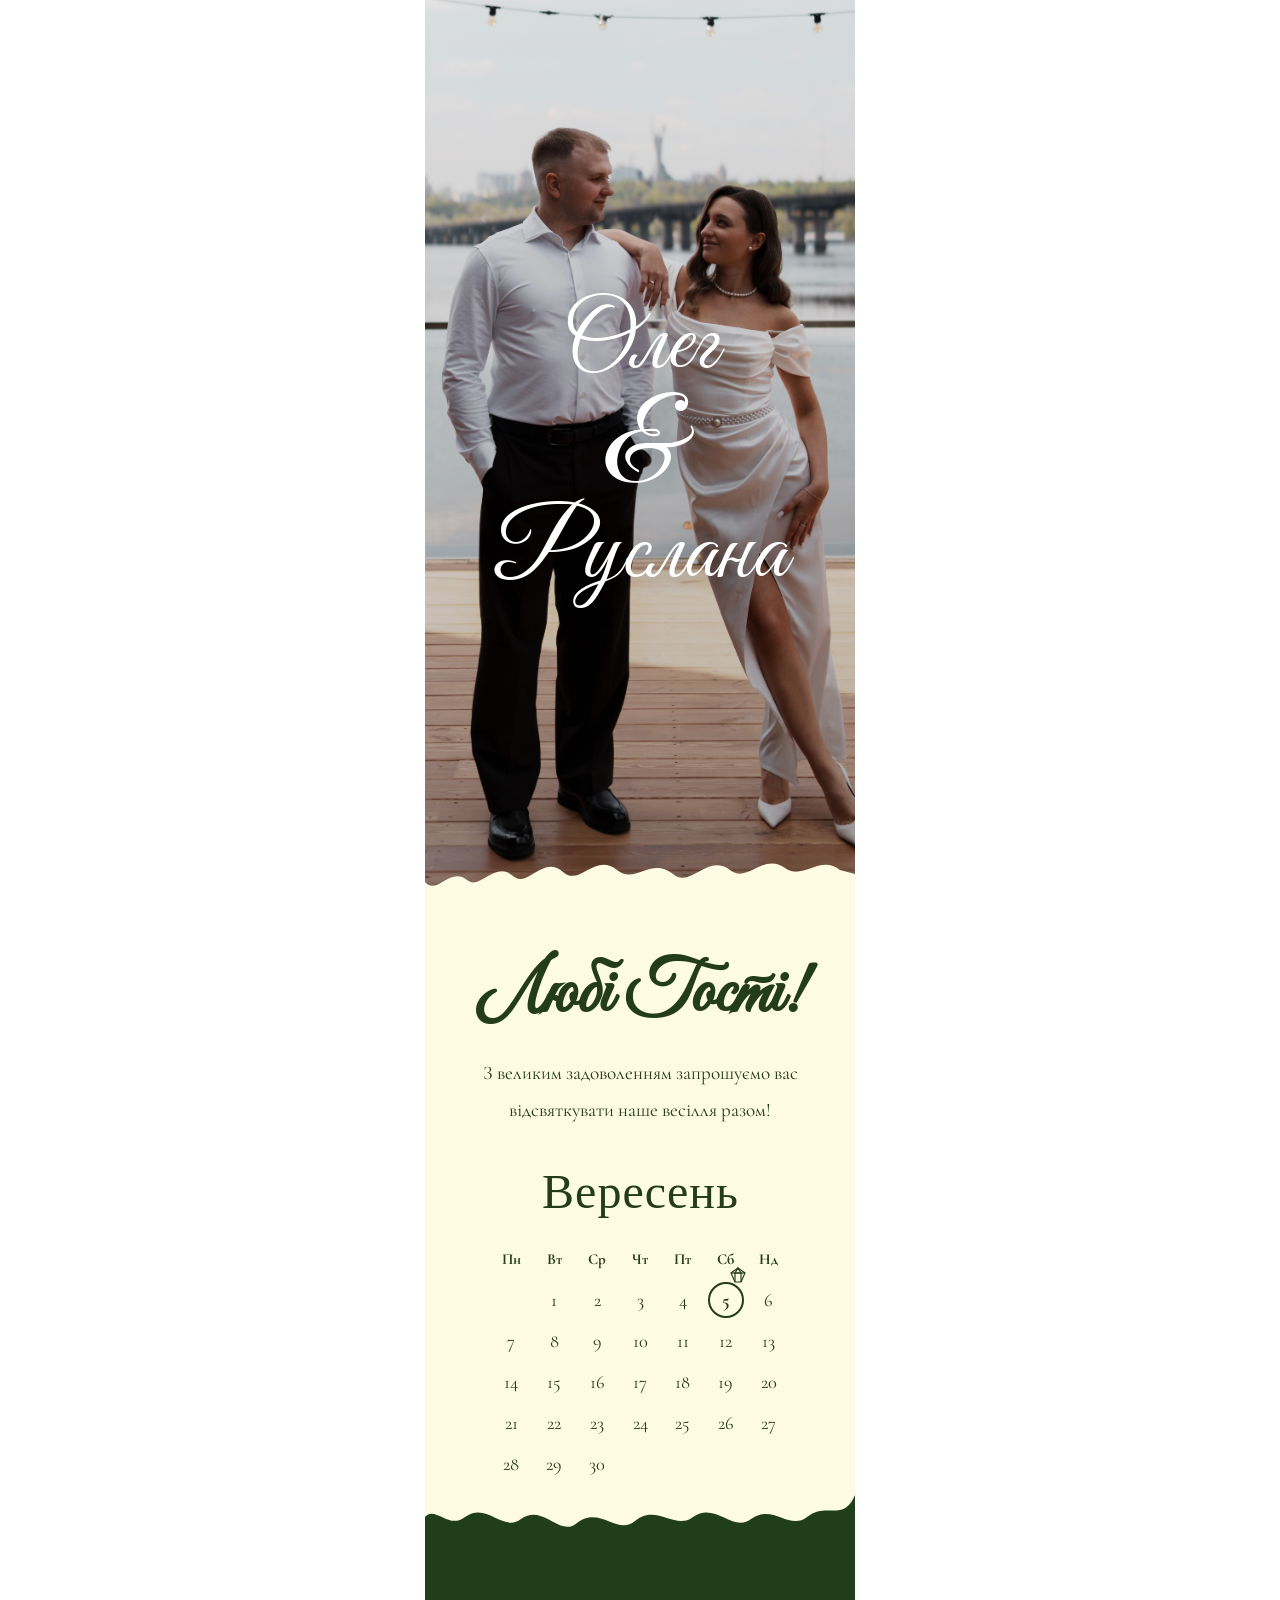
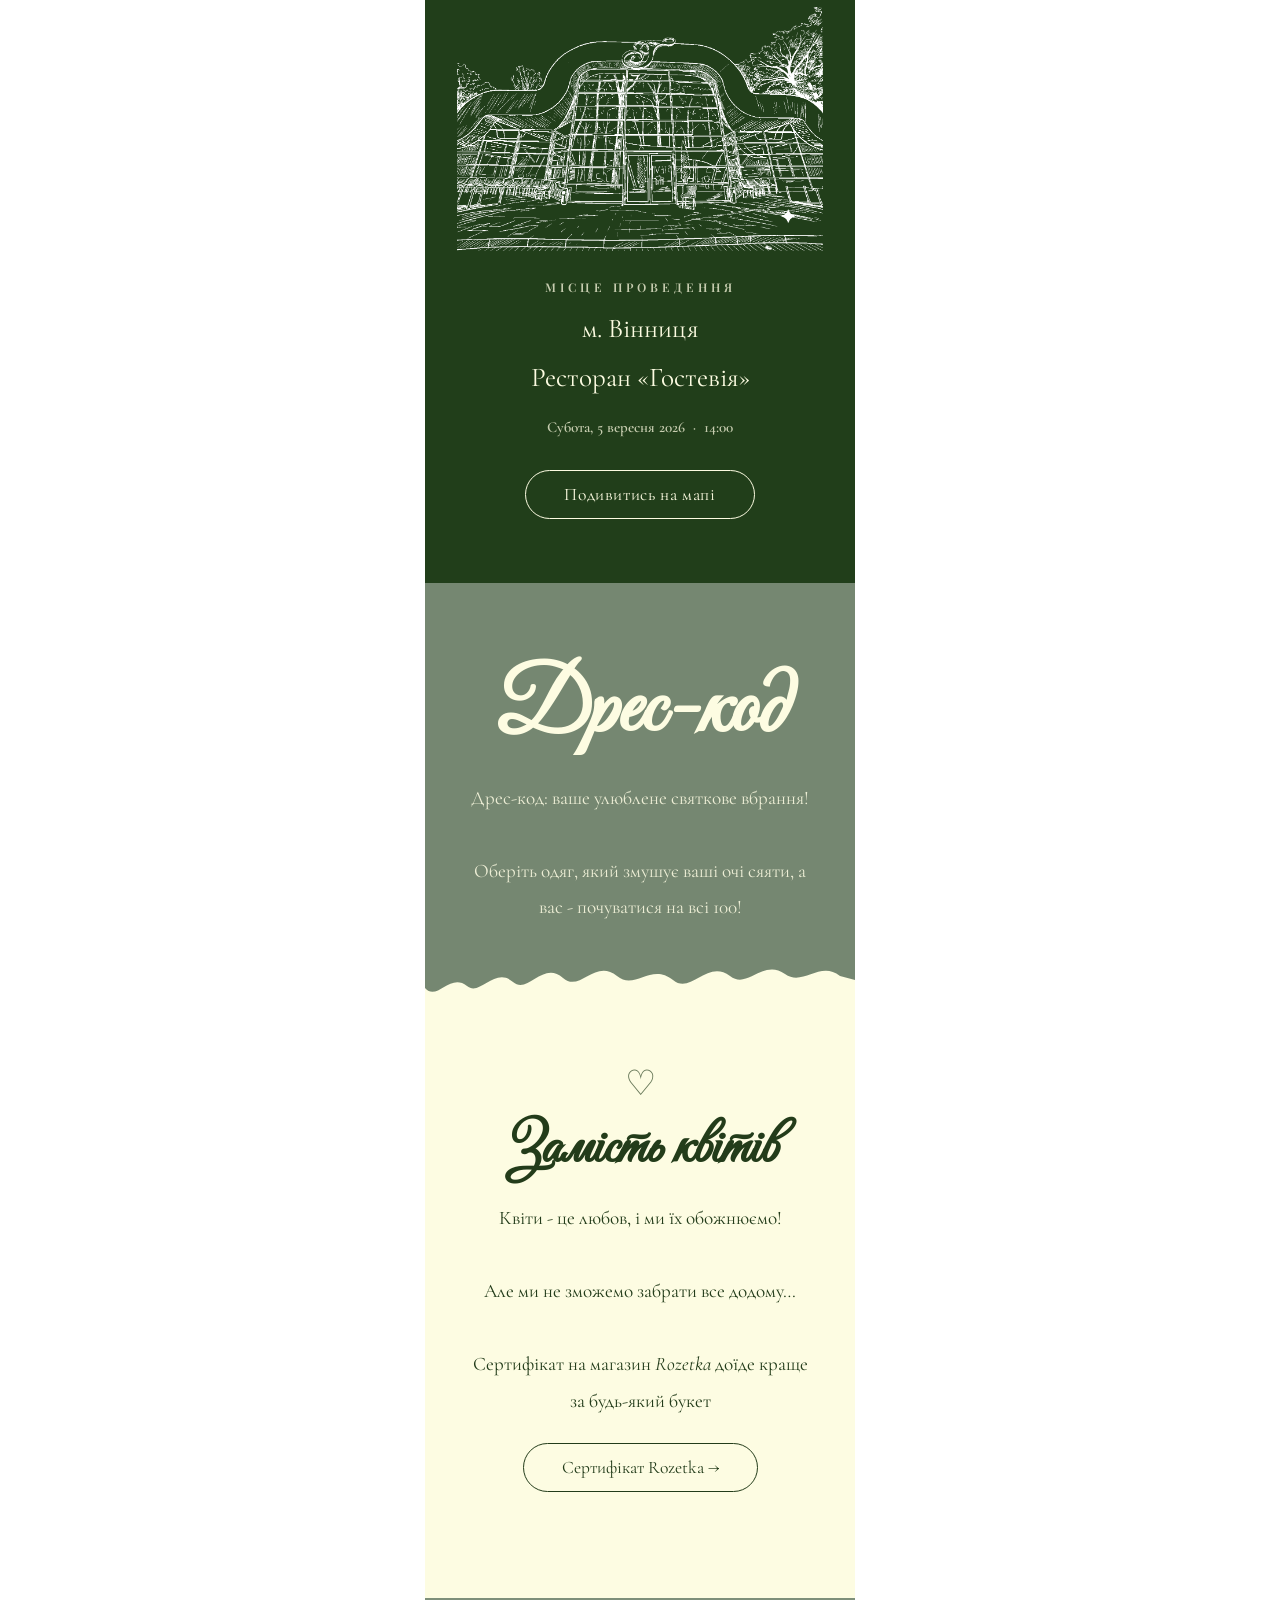
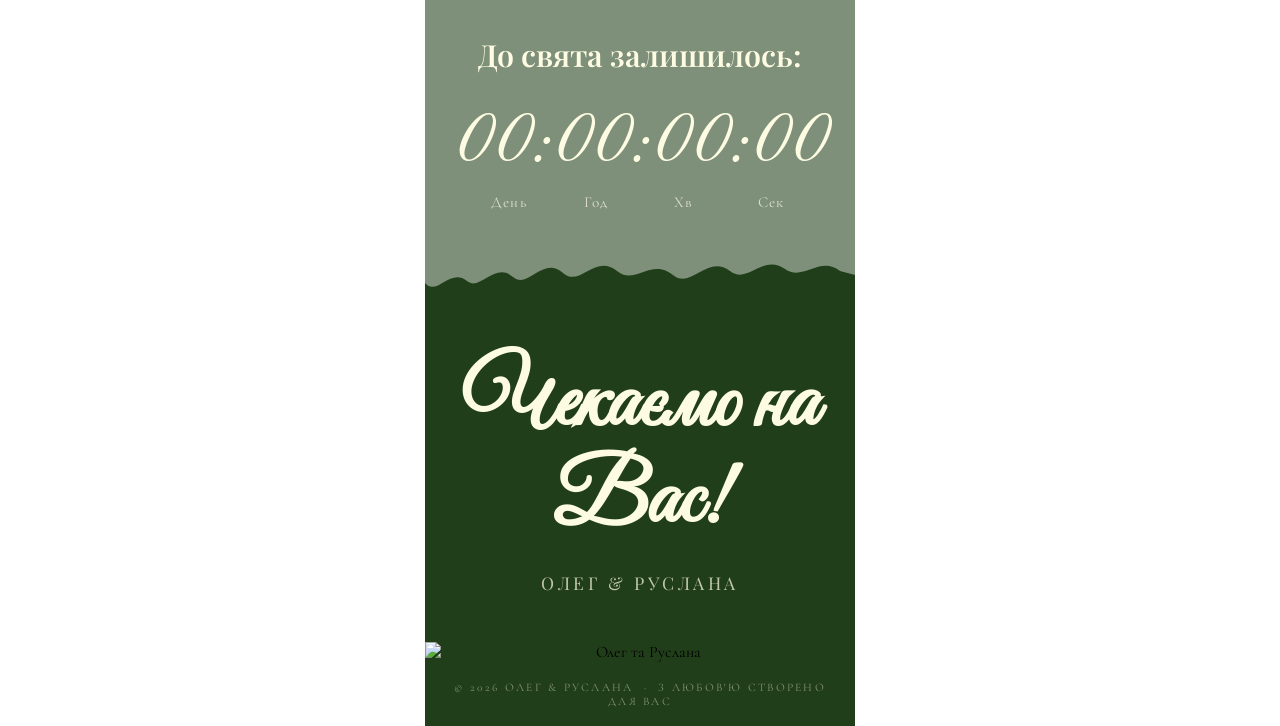
==== index.html @ a01a43c0 "feat: новий прототип запрошення — зелений шаблон Повністю новий дизайн: hero-фото, анімований календ" ====
<!DOCTYPE html>
<html lang="uk">
<head>
  <meta charset="UTF-8" />
  <meta name="viewport" content="width=device-width, initial-scale=1.0" />
  <title>Олег та Руслана - 5 вересня 2026</title>
  <meta name="description" content="Запрошення на весілля Олега та Руслани - 5 вересня 2026, Вінниця, Гостевія" />
  <link rel="canonical" href="https://oleh-and-ruslana.art" />
  <link rel="preconnect" href="https://fonts.googleapis.com" />
  <link rel="preconnect" href="https://fonts.gstatic.com" crossorigin />
  <link href="https://fonts.googleapis.com/css2?family=Great+Vibes&family=Dancing+Script:wght@600&family=Cormorant+Garamond:ital,wght@0,300;0,400;1,300;1,400&family=Playfair+Display:ital,wght@0,400;0,600;1,400&display=swap" rel="stylesheet" />
  <style>
    *, *::before, *::after { box-sizing: border-box; margin: 0; padding: 0; }

    :root {
      --green:       #213e1a;
      --green2:      #2d5425;
      --cream:       #fdfce2;
      --text-green:  #233c1a;
    }

    html { scroll-behavior: smooth; }

    body {
      background: #fff;
      font-family: 'Cormorant Garamond', serif;
      overflow-x: hidden;
    }

    .wrap {
      max-width: 430px;
      margin: 0 auto;
      position: relative;
      overflow: hidden;
    }

    /* ══ HERO ══ */
    .hero {
      position: relative;
      height: 100svh;
      min-height: 560px;
      background: url('photo-1.JPEG') center 72% / cover no-repeat;
      display: flex;
      align-items: center;
      justify-content: center;
    }

    .hero-overlay {
      position: absolute;
      inset: 0;
      background: linear-gradient(to bottom,
        rgba(0,0,0,.08) 0%,
        rgba(0,0,0,.12) 45%,
        rgba(0,0,0,.28) 100%);
    }

    .hero-names {
      position: relative;
      z-index: 2;
      font-family: 'Great Vibes', cursive;
      font-size: clamp(4.2rem, 18vw, 6rem);
      color: #fff;
      line-height: 1.05;
      text-align: center;
      text-shadow: 0 3px 24px rgba(0,0,0,.32);
    }

    .hero-names .amp {
      font-size: clamp(5.5rem, 22vw, 7.5rem);
      display: block;
      line-height: .9;
    }

    /* torn paper bottom of hero → cream */
    .tear-hero {
      position: absolute;
      bottom: -2px; left: 0; right: 0;
      z-index: 3;
      line-height: 0;
    }

    /* ══ CREAM ══ */
    .s-cream {
      background: var(--cream);
      padding: 56px 32px 64px;
      text-align: center;
      position: relative;
    }

    /* ══ GREEN ══ */
    .s-green {
      background: var(--green);
      padding: 56px 32px 64px;
      text-align: center;
      position: relative;
    }

    /* ══ PHOTO OVERLAY ══ */
    .s-photo {
      position: relative;
      padding: 80px 32px 80px;
      text-align: center;
      background: center / cover no-repeat;
    }

    .s-photo .overlay {
      position: absolute;
      inset: 0;
      background: rgba(33,62,26,.62);
    }

    .s-photo .inner {
      position: relative;
      z-index: 2;
    }

    /* ══ TYPOGRAPHY ══ */
    .great-title {
      font-family: 'Great Vibes', cursive;
      font-size: clamp(3rem, 12vw, 4.5rem);
      color: var(--text-green);
      line-height: 1.1;
      margin-bottom: 20px;
    }

    .on-dark { color: var(--cream); }

    .body-text {
      font-size: clamp(1rem, 3.8vw, 1.2rem);
      color: var(--text-green);
      line-height: 1.9;
      max-width: 340px;
      margin: 0 auto;
    }

    .body-text.on-dark { color: rgba(253,252,226,.88); }

    /* ══ CALENDAR ══ */
    .calendar-wrap {
      margin-top: 36px;
    }

    .cal-month {
      font-family: 'Dancing Script', cursive;
      font-size: clamp(2.2rem, 9vw, 3rem);
      color: var(--text-green);
      margin-bottom: 18px;
      display: block;
    }

    .cal-anim {
      display: inline-flex;
      gap: 1px;
      font-family: 'Dancing Script', cursive;
      font-size: clamp(2.2rem, 9vw, 3rem);
      color: var(--text-green);
      margin-bottom: 20px;
      overflow: hidden;
    }

    .cal-anim span {
      opacity: 0;
      transform: translateY(-12px);
      transition: opacity .45s ease, transform .45s ease;
      display: inline-block;
    }

    .cal-anim.visible span { opacity: 1; transform: translateY(0); }

    .calendar {
      font-family: 'Cormorant Garamond', serif;
      max-width: 300px;
      margin: 0 auto;
    }

    .cal-row {
      display: flex;
      justify-content: space-between;
      margin-bottom: 5px;
    }

    .cal-cell {
      width: calc(100% / 7);
      height: 36px;
      display: flex;
      align-items: center;
      justify-content: center;
      font-size: clamp(.95rem, 3.4vw, 1.15rem);
      color: var(--text-green);
    }

    .cal-head { font-weight: 700; font-size: clamp(.8rem, 2.8vw, .95rem); }

    .cal-ring {
      display: inline-flex;
      width: 36px; height: 36px;
      align-items: center;
      justify-content: center;
      border: 2px solid var(--text-green);
      border-radius: 50%;
      font-weight: 700;
      color: var(--text-green);
      position: relative;
    }

    .cal-ring .diamond {
      position: absolute;
      top: -18px;
      left: 50%;
      width: 24px; height: 16px;
      animation: swingArc 3s ease-in-out infinite;
      transform-origin: 50% 160%;
    }

    .cal-ring .diamond svg {
      width: 100%; height: 100%;
      stroke: var(--text-green);
      stroke-width: 1.2;
      fill: none;
    }

    @keyframes swingArc {
      0%   { transform: translateX(-50%) rotate(20deg); }
      50%  { transform: translateX(-50%) rotate(-20deg); }
      100% { transform: translateX(-50%) rotate(20deg); }
    }

    /* ══ LOCATION ══ */
    .loc-label {
      font-family: 'Playfair Display', serif;
      font-size: .75rem;
      letter-spacing: .25rem;
      text-transform: uppercase;
      color: rgba(253,252,226,.55);
      margin-bottom: 10px;
    }

    .loc-name {
      font-family: 'Cormorant Garamond', serif;
      font-size: clamp(1.3rem, 5vw, 1.7rem);
      color: var(--cream);
      line-height: 1.8;
    }

    .map-btn {
      display: inline-block;
      margin-top: 28px;
      padding: 13px 38px;
      border: 1.5px solid var(--cream);
      border-radius: 50px;
      color: var(--cream);
      font-family: 'Cormorant Garamond', serif;
      font-size: 1.1rem;
      text-decoration: none;
      letter-spacing: .04rem;
      transition: background .3s, color .3s;
    }

    .map-btn:hover { background: var(--cream); color: var(--green); }

    /* ══ DRESS CODE PALETTE ══ */
    .palette-wrap {
      display: flex;
      justify-content: center;
      margin-top: 32px;
    }

    .palette-inner {
      display: flex;
      gap: 10px;
      opacity: 0;
      transform: translateY(20px);
      transition: opacity .8s ease, transform .8s ease;
    }

    .palette-inner.visible { opacity: 1; transform: translateY(0); }

    .swatch {
      width: 58px; height: 58px;
      border-radius: 50%;
      border: 2px solid rgba(255,255,255,.35);
      opacity: 0;
      transform: scale(.8);
    }

    .swatch.visible { animation: swatchIn .5s forwards; }

    @keyframes swatchIn {
      to { opacity: 1; transform: scale(1); }
    }

    /* ══ GIFT ══ */
    .heart-icon {
      font-size: 2.2rem;
      color: var(--text-green);
      display: block;
      margin-bottom: 14px;
      opacity: .7;
    }

    .rozetka-btn {
      display: inline-block;
      margin-top: 24px;
      padding: 13px 38px;
      border: 1.5px solid var(--text-green);
      border-radius: 50px;
      color: var(--text-green);
      font-family: 'Cormorant Garamond', serif;
      font-size: 1.1rem;
      text-decoration: none;
      transition: background .3s, color .3s;
    }

    .rozetka-btn:hover { background: var(--green); color: var(--cream); }

    /* ══ COUNTDOWN ══ */
    .cd-title {
      font-family: 'Playfair Display', serif;
      font-size: clamp(1.4rem, 5.5vw, 1.9rem);
      color: var(--cream);
      margin-bottom: 28px;
      font-weight: 600;
      line-height: 1.35;
    }

    .cd-numbers {
      font-family: 'Great Vibes', cursive;
      font-size: clamp(3.2rem, 13vw, 5rem);
      color: var(--cream);
      letter-spacing: 2px;
      line-height: 1;
    }

    .cd-labels {
      display: flex;
      justify-content: center;
      gap: 0;
      margin-top: 10px;
    }

    .cd-lbl {
      width: calc(25% - 4px);
      font-family: 'Cormorant Garamond', serif;
      font-size: clamp(.8rem, 3vw, .95rem);
      color: rgba(253,252,226,.75);
      letter-spacing: .08rem;
      text-align: center;
    }

    /* ══ CLOSING ══ */
    .closing-photo {
      display: block;
      width: 100%;
      margin-top: 48px;
    }

    /* ══ FOOTER ══ */
    footer {
      background: var(--green);
      color: rgba(253,252,226,.45);
      text-align: center;
      padding: 18px 20px;
      font-size: .72rem;
      letter-spacing: .14rem;
      text-transform: uppercase;
    }

    /* ══ TORN PAPER SVG DIVIDERS ══ */
    .tear { line-height: 0; display: block; }
    .tear svg { display: block; width: 100%; }

    /* ══ SCROLL REVEAL ══ */
    .reveal {
      opacity: 0;
      transform: translateY(28px);
    }

    .reveal.visible {
      animation: revealUp .9s ease forwards;
    }

    @keyframes revealUp {
      to { opacity: 1; transform: translateY(0); }
    }

    /* ══ VENUE SVG ══ */
    .venue-svg { display: block; margin: 0 auto 28px; opacity: .88; }
  </style>
</head>
<body>
<div class="wrap">

  <!-- ══ 1. HERO ══ -->
  <section class="hero">
    <div class="hero-overlay"></div>
    <div class="hero-names">
      Олег<span class="amp">&</span>Руслана
    </div>
    <!-- torn edge → cream -->
    <div class="tear tear-hero">
      <svg viewBox="0 0 430 58" preserveAspectRatio="none" xmlns="http://www.w3.org/2000/svg">
        <path d="M0,58 L0,38 C12,52 25,22 42,36 C55,47 70,16 88,32 C103,45 118,10 138,28 C155,43 170,8 192,26 C210,41 226,12 248,30 C266,45 282,9 305,26 C323,40 338,8 360,24 C378,37 395,10 415,26 L430,30 L430,58 Z" fill="#fdfce2"/>
      </svg>
    </div>
  </section>

  <!-- ══ 2. INVITE + CALENDAR (cream) ══ -->
  <section class="s-cream">
    <div class="reveal">
      <h2 class="great-title">Любі Гості!</h2>
      <p class="body-text">
        З великим задоволенням запрошуємо вас відсвяткувати наше весілля разом!
      </p>
    </div>

    <!-- Calendar -->
    <div class="calendar-wrap reveal">
      <div class="cal-anim" id="cal-title">
        <span>В</span><span>е</span><span>р</span><span>е</span><span>с</span><span>е</span><span>н</span><span>ь</span>
      </div>
      <div class="calendar">
        <!-- Header row -->
        <div class="cal-row">
          <div class="cal-cell cal-head">Пн</div>
          <div class="cal-cell cal-head">Вт</div>
          <div class="cal-cell cal-head">Ср</div>
          <div class="cal-cell cal-head">Чт</div>
          <div class="cal-cell cal-head">Пт</div>
          <div class="cal-cell cal-head">Сб</div>
          <div class="cal-cell cal-head">Нд</div>
        </div>
        <!-- Week 1: Sep 1–6 (starts Tue) -->
        <div class="cal-row">
          <div class="cal-cell"></div>
          <div class="cal-cell">1</div>
          <div class="cal-cell">2</div>
          <div class="cal-cell">3</div>
          <div class="cal-cell">4</div>
          <div class="cal-cell">
            <span class="cal-ring">5
              <span class="diamond">
                <svg viewBox="0 0 24 16" xmlns="http://www.w3.org/2000/svg">
                  <path d="M12 1 L19 6 L15 15 L9 15 L5 6 Z"/>
                  <path d="M12 1 L15 6 L9 6 Z"/>
                  <line x1="5" y1="6" x2="19" y2="6"/>
                  <line x1="9" y1="6" x2="9" y2="15"/>
                  <line x1="15" y1="6" x2="15" y2="15"/>
                </svg>
              </span>
            </span>
          </div>
          <div class="cal-cell">6</div>
        </div>
        <!-- Week 2 -->
        <div class="cal-row">
          <div class="cal-cell">7</div><div class="cal-cell">8</div><div class="cal-cell">9</div>
          <div class="cal-cell">10</div><div class="cal-cell">11</div><div class="cal-cell">12</div>
          <div class="cal-cell">13</div>
        </div>
        <!-- Week 3 -->
        <div class="cal-row">
          <div class="cal-cell">14</div><div class="cal-cell">15</div><div class="cal-cell">16</div>
          <div class="cal-cell">17</div><div class="cal-cell">18</div><div class="cal-cell">19</div>
          <div class="cal-cell">20</div>
        </div>
        <!-- Week 4 -->
        <div class="cal-row">
          <div class="cal-cell">21</div><div class="cal-cell">22</div><div class="cal-cell">23</div>
          <div class="cal-cell">24</div><div class="cal-cell">25</div><div class="cal-cell">26</div>
          <div class="cal-cell">27</div>
        </div>
        <!-- Week 5 -->
        <div class="cal-row">
          <div class="cal-cell">28</div><div class="cal-cell">29</div><div class="cal-cell">30</div>
          <div class="cal-cell"></div><div class="cal-cell"></div><div class="cal-cell"></div>
          <div class="cal-cell"></div>
        </div>
      </div>
    </div>

    <!-- torn edge → green -->
    <div class="tear" style="position:absolute; bottom:-2px; left:0; right:0; z-index:4;">
      <svg viewBox="0 0 430 58" preserveAspectRatio="none" xmlns="http://www.w3.org/2000/svg">
        <path d="M0,0 L0,58 L430,58 L430,0 C418,28 402,6 382,22 C364,36 348,8 326,24 C308,38 290,6 268,22 C250,36 232,8 210,26 C192,41 175,10 152,28 C135,43 118,8 96,24 C78,38 62,6 40,22 C24,35 10,10 0,22 Z" fill="#213e1a"/>
      </svg>
    </div>
  </section>

  <!-- ══ 3. LOCATION (dark green) ══ -->
  <section class="s-green">
    <div class="reveal">
      <!-- Venue illustration SVG -->
      <img src="photo-hall-transparent.png" alt="Ресторан Гостевія"
           style="display:block; width:100%; max-width:366px; margin:0 auto 28px;">

      <p class="loc-label" style="font-weight:600; color:rgba(253,252,226,.75);">Місце проведення</p>
      <p class="loc-name">м. Вінниця<br>Ресторан «Гостевія»</p>
      <p class="body-text on-dark" style="margin-top:10px; font-size:.95rem; color:rgba(253,252,226,.75); font-weight:600;">
        Субота, 5 вересня 2026 &nbsp;·&nbsp; 14:00
      </p>
      <a href="https://maps.app.goo.gl/CWAgYAz6W2HtMFwD9" target="_blank" rel="noopener" class="map-btn">
        Подивитись на мапі
      </a>
    </div>

  </section>

  <!-- ══ 4. DRESS CODE (photo bg) ══ -->
  <section class="s-photo" style="background-image: url('photo-dress-code.JPEG'); background-position: center 30%;">
    <div class="overlay"></div>
    <div class="inner reveal">
      <h2 class="great-title on-dark" style="font-size:clamp(3.5rem,14vw,5.5rem);">Дрес-код</h2>
      <p class="body-text on-dark" style="margin-top:12px;">
        Дрес-код: ваше улюблене святкове вбрання!<br><br>
        Оберіть одяг, який змушує ваші очі сяяти, а вас - почуватися на всі 100!
      </p>
    </div>

    <!-- torn edge → cream -->
    <div class="tear" style="position:absolute; bottom:-2px; left:0; right:0; z-index:4;">
      <svg viewBox="0 0 430 58" preserveAspectRatio="none" xmlns="http://www.w3.org/2000/svg">
        <path d="M0,58 L0,38 C12,52 25,22 42,36 C55,47 70,16 88,32 C103,45 118,10 138,28 C155,43 170,8 192,26 C210,41 226,12 248,30 C266,45 282,9 305,26 C323,40 338,8 360,24 C378,37 395,10 415,26 L430,30 L430,58 Z" fill="#fdfce2"/>
      </svg>
    </div>
  </section>

  <!-- ══ 5. GIFT ALTERNATIVE (cream) ══ -->
  <section class="s-cream">
    <div class="reveal">
      <span class="heart-icon">♡</span>
      <h2 class="great-title" style="font-size:clamp(2.5rem,10vw,3.5rem);">Замість квітів</h2>
      <p class="body-text">
        Квіти - це любов, і ми їх обожнюємо!<br><br>
        Але ми не зможемо забрати все додому…<br><br>
        Сертифікат на магазин <em>Rozetka</em> доїде краще за будь-який букет
      </p>
      <a href="https://rozetka.com.ua/ua/giftcertificate/c90374/producer=rozetka/"
         target="_blank" rel="noopener" class="rozetka-btn">
        Сертифікат Rozetka →
      </a>
    </div>

    <!-- torn edge → countdown photo -->
    <div class="tear" style="margin: 48px -32px -64px;">
      <svg viewBox="0 0 430 58" preserveAspectRatio="none" xmlns="http://www.w3.org/2000/svg">
        <path d="M0,0 L0,58 L430,58 L430,0 C418,28 402,6 382,22 C364,36 348,8 326,24 C308,38 290,6 268,22 C250,36 232,8 210,26 C192,41 175,10 152,28 C135,43 118,8 96,24 C78,38 62,6 40,22 C24,35 10,10 0,22 Z" fill="transparent"/>
      </svg>
    </div>
  </section>

  <!-- ══ 6. COUNTDOWN (photo bg) ══ -->
  <section class="s-photo" style="background-image: url('photo-waiting.JPEG'); background-position: center 50%; padding:36px 32px 90px;">
    <div class="overlay" style="background:rgba(33,62,26,.58);"></div>
    <div class="inner reveal">
      <div class="cd-title">До свята залишилось:</div>
      <div class="cd-numbers" id="cd-display">—:—:—:—</div>
      <div class="cd-labels">
        <span class="cd-lbl">День</span>
        <span class="cd-lbl">Год</span>
        <span class="cd-lbl">Хв</span>
        <span class="cd-lbl">Сек</span>
      </div>
    </div>

    <!-- torn edge → closing green -->
    <div class="tear" style="position:absolute; bottom:-2px; left:0; right:0; z-index:4;">
      <svg viewBox="0 0 430 58" preserveAspectRatio="none" xmlns="http://www.w3.org/2000/svg">
        <path d="M0,58 L0,38 C12,52 25,22 42,36 C55,47 70,16 88,32 C103,45 118,10 138,28 C155,43 170,8 192,26 C210,41 226,12 248,30 C266,45 282,9 305,26 C323,40 338,8 360,24 C378,37 395,10 415,26 L430,30 L430,58 Z" fill="#213e1a"/>
      </svg>
    </div>
  </section>

  <!-- ══ 7. CLOSING (dark green + photo) ══ -->
  <section class="s-green" style="padding-bottom:0;">
    <div class="reveal">
      <h2 class="great-title on-dark" style="font-size:clamp(3.5rem,14vw,5.5rem);">Чекаємо на Вас!</h2>
      <p style="font-family:'Playfair Display',serif; font-size:clamp(.9rem,3.5vw,1.1rem); letter-spacing:.22rem; text-transform:uppercase; color:rgba(253,252,226,.72); margin-top:8px;">
        Олег &amp; Руслана
      </p>
    </div>
    <img src="photo-2.JPEG" alt="Олег та Руслана" class="closing-photo" style="margin:48px -32px 0; width:calc(100% + 64px); max-width:none;">
  </section>

  <footer>© 2026 Олег &amp; Руслана &nbsp;·&nbsp; З любов'ю створено для вас</footer>

</div><!-- /.wrap -->

<script>
  // ── Countdown ──
  const wedding = new Date('2026-09-05T14:00:00');
  const display = document.getElementById('cd-display');

  function pad(n) { return String(n).padStart(2, '0'); }

  function tick() {
    const diff = wedding - Date.now();
    if (diff <= 0) { display.textContent = '00:00:00:00'; return; }
    const d = Math.floor(diff / 864e5);
    const h = Math.floor((diff % 864e5) / 36e5);
    const m = Math.floor((diff % 36e5) / 6e4);
    const s = Math.floor((diff % 6e4) / 1e3);
    display.textContent = `${d}:${pad(h)}:${pad(m)}:${pad(s)}`;
  }
  tick();
  setInterval(tick, 1000);

  // ── IntersectionObserver for scroll reveals ──
  const io = new IntersectionObserver(entries => {
    entries.forEach(e => {
      if (!e.isIntersecting) return;
      e.target.classList.add('visible');
      io.unobserve(e.target);
    });
  }, { threshold: .12 });

  document.querySelectorAll('.reveal').forEach(el => io.observe(el));

  // ── Calendar title letter-by-letter ──
  const calEl = document.getElementById('cal-title');
  if (calEl) {
    const calIO = new IntersectionObserver(entries => {
      entries.forEach(e => {
        if (!e.isIntersecting) return;
        calEl.classList.add('visible');
        calEl.querySelectorAll('span').forEach((sp, i) => {
          sp.style.transitionDelay = `${i * 0.07}s`;
        });
        calIO.unobserve(e.target);
      });
    }, { threshold: .3 });
    calIO.observe(calEl);
  }

  // ── Palette staggered reveal ──
  const palEl = document.getElementById('palette');
  if (palEl) {
    const palIO = new IntersectionObserver(entries => {
      entries.forEach(e => {
        if (!e.isIntersecting) return;
        palEl.classList.add('visible');
        palEl.querySelectorAll('.swatch').forEach((sw, i) => {
          sw.style.animationDelay = `${i * 0.14}s`;
          sw.classList.add('visible');
        });
        palIO.unobserve(e.target);
      });
    }, { threshold: .25 });
    palIO.observe(palEl);
  }
</script>
</body>
</html>
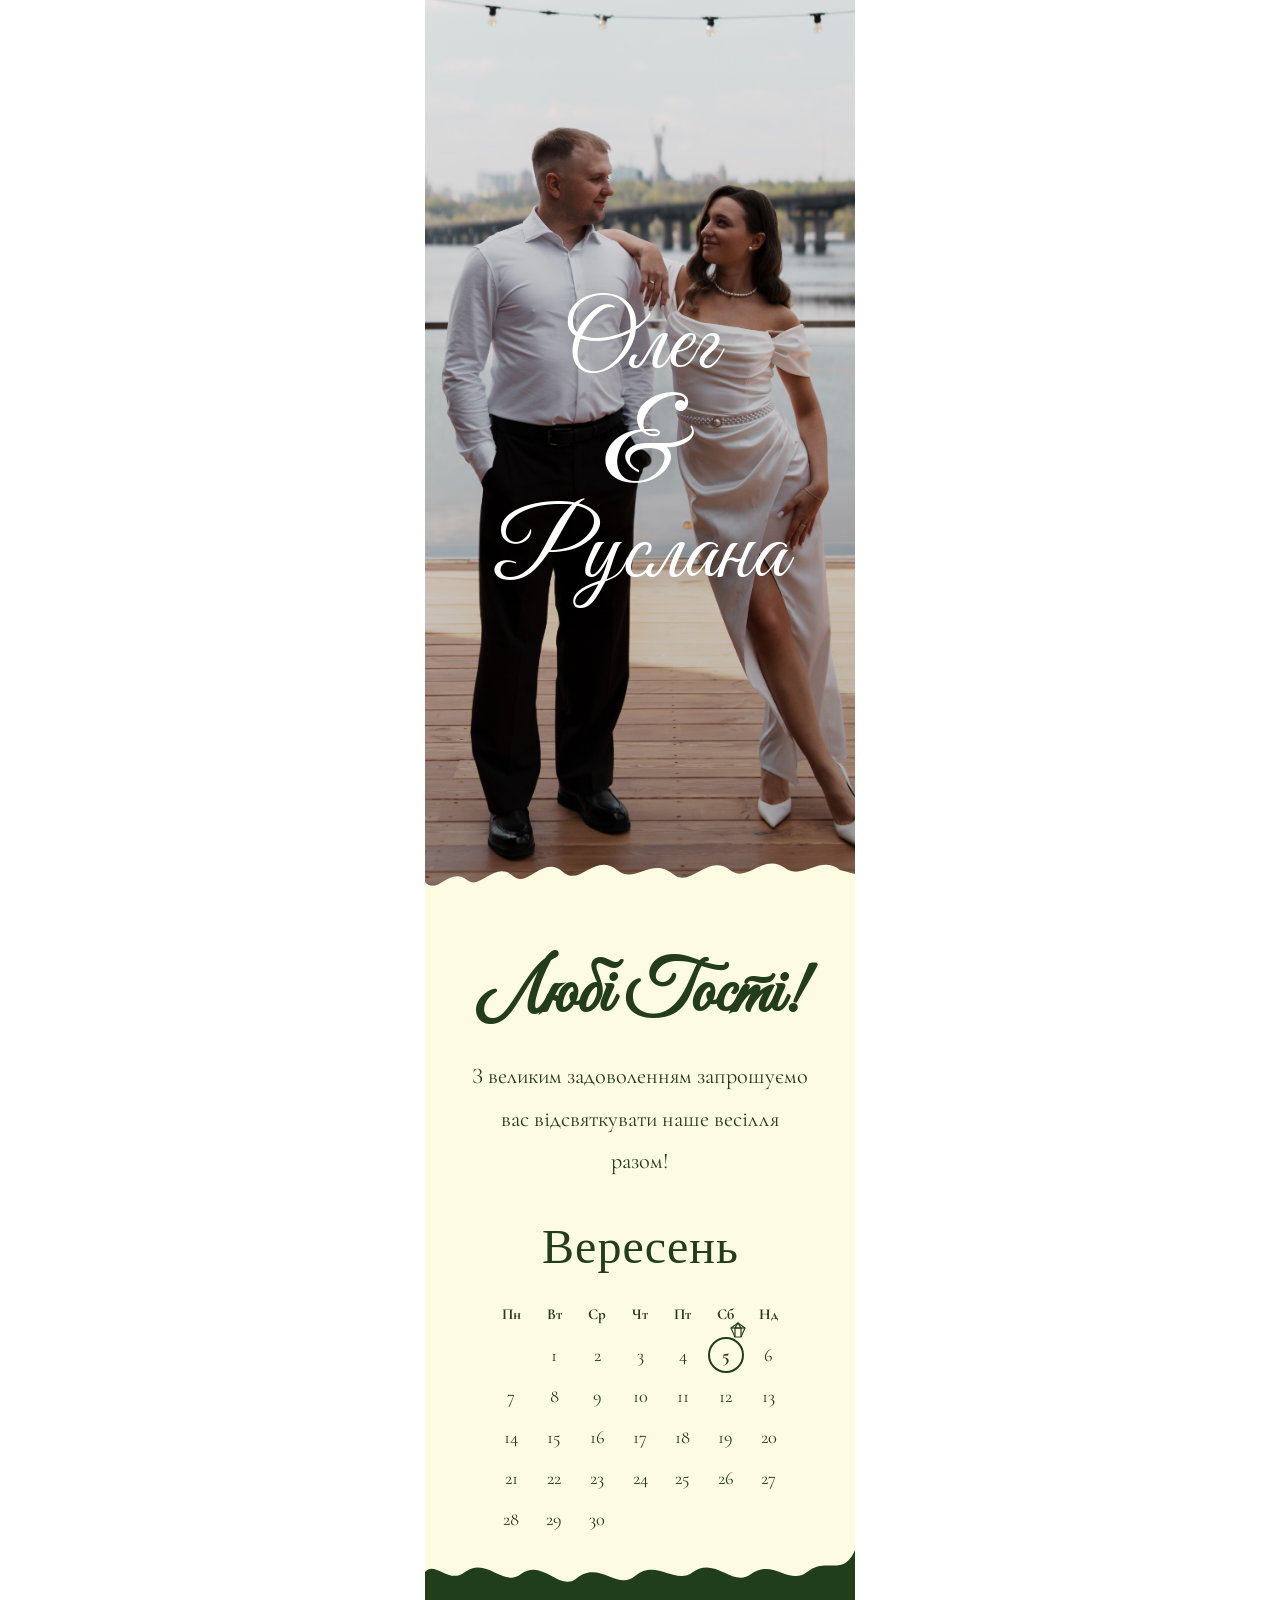
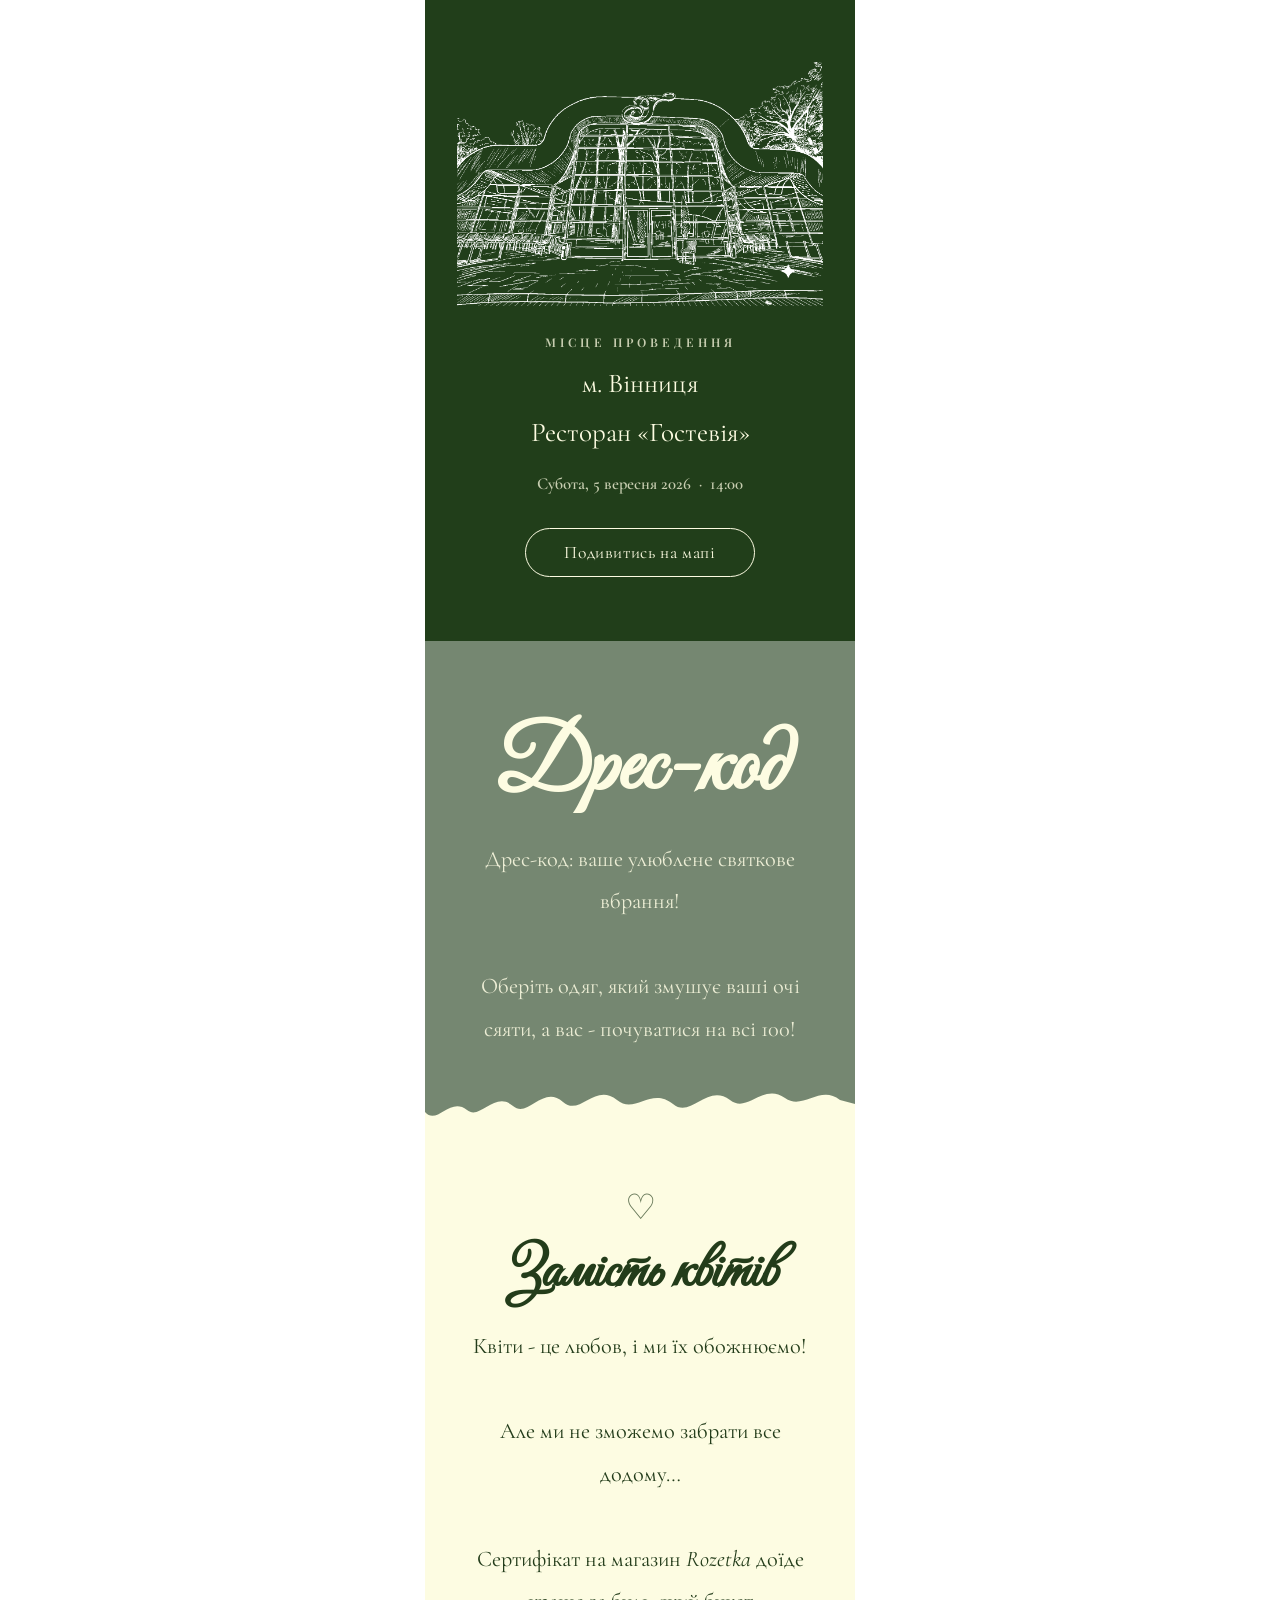
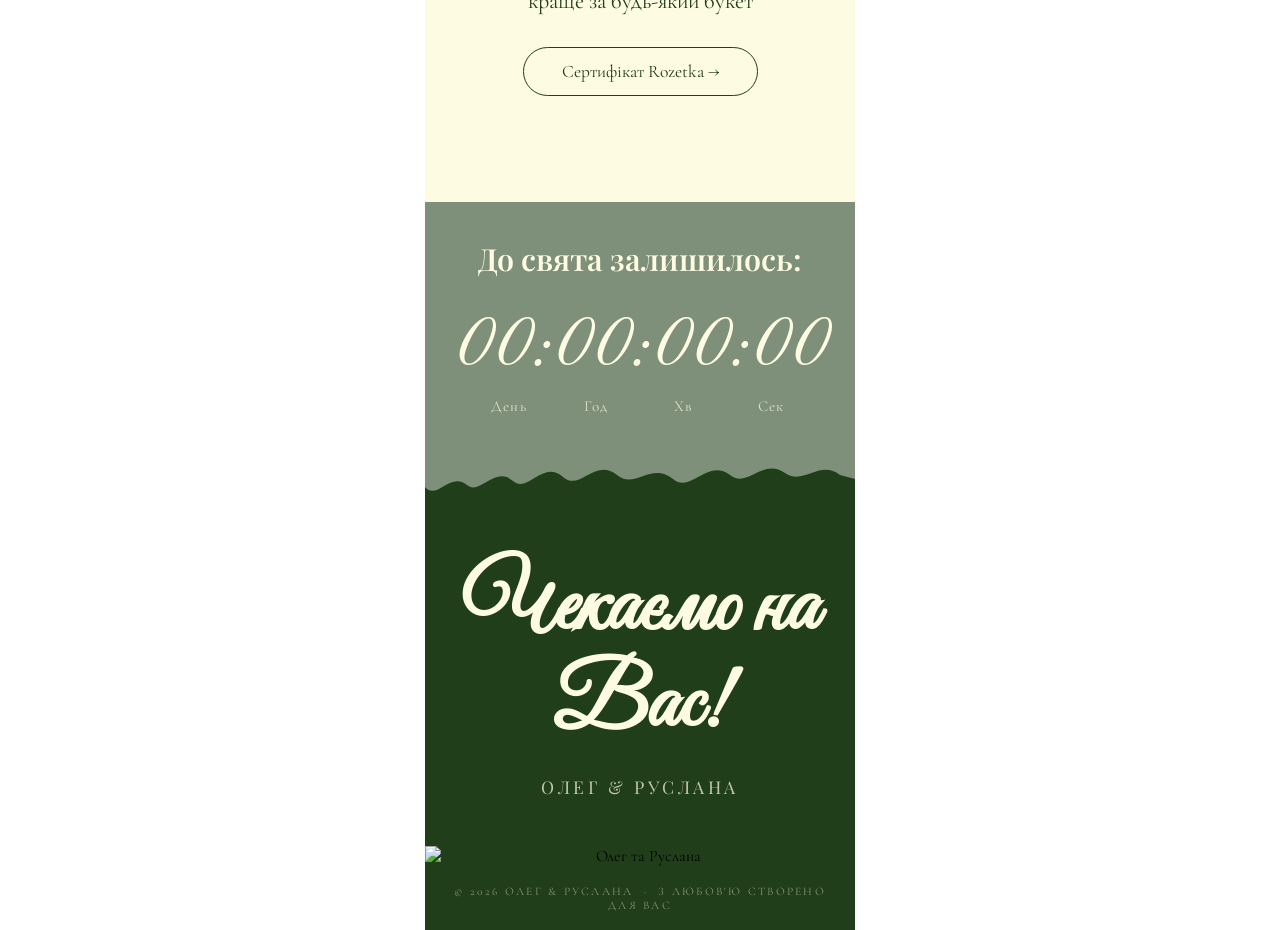
==== commit 7d437a92: "fix: збільшено розмір основного тексту для мобільних body-text: clamp(1rem→1.15rem, 3.8→4.5vw, 1.2→1" ====
--- a/index.html
+++ b/index.html
@@ -126,7 +126,7 @@
     .on-dark { color: var(--cream); }
 
     .body-text {
-      font-size: clamp(1rem, 3.8vw, 1.2rem);
+      font-size: clamp(1.15rem, 4.5vw, 1.4rem);
       color: var(--text-green);
       line-height: 1.9;
       max-width: 340px;
@@ -495,7 +495,7 @@
 
       <p class="loc-label" style="font-weight:600; color:rgba(253,252,226,.75);">Місце проведення</p>
       <p class="loc-name">м. Вінниця<br>Ресторан «Гостевія»</p>
-      <p class="body-text on-dark" style="margin-top:10px; font-size:.95rem; color:rgba(253,252,226,.75); font-weight:600;">
+      <p class="body-text on-dark" style="margin-top:10px; font-size:1.05rem; color:rgba(253,252,226,.75); font-weight:600;">
         Субота, 5 вересня 2026 &nbsp;·&nbsp; 14:00
       </p>
       <a href="https://maps.app.goo.gl/CWAgYAz6W2HtMFwD9" target="_blank" rel="noopener" class="map-btn">
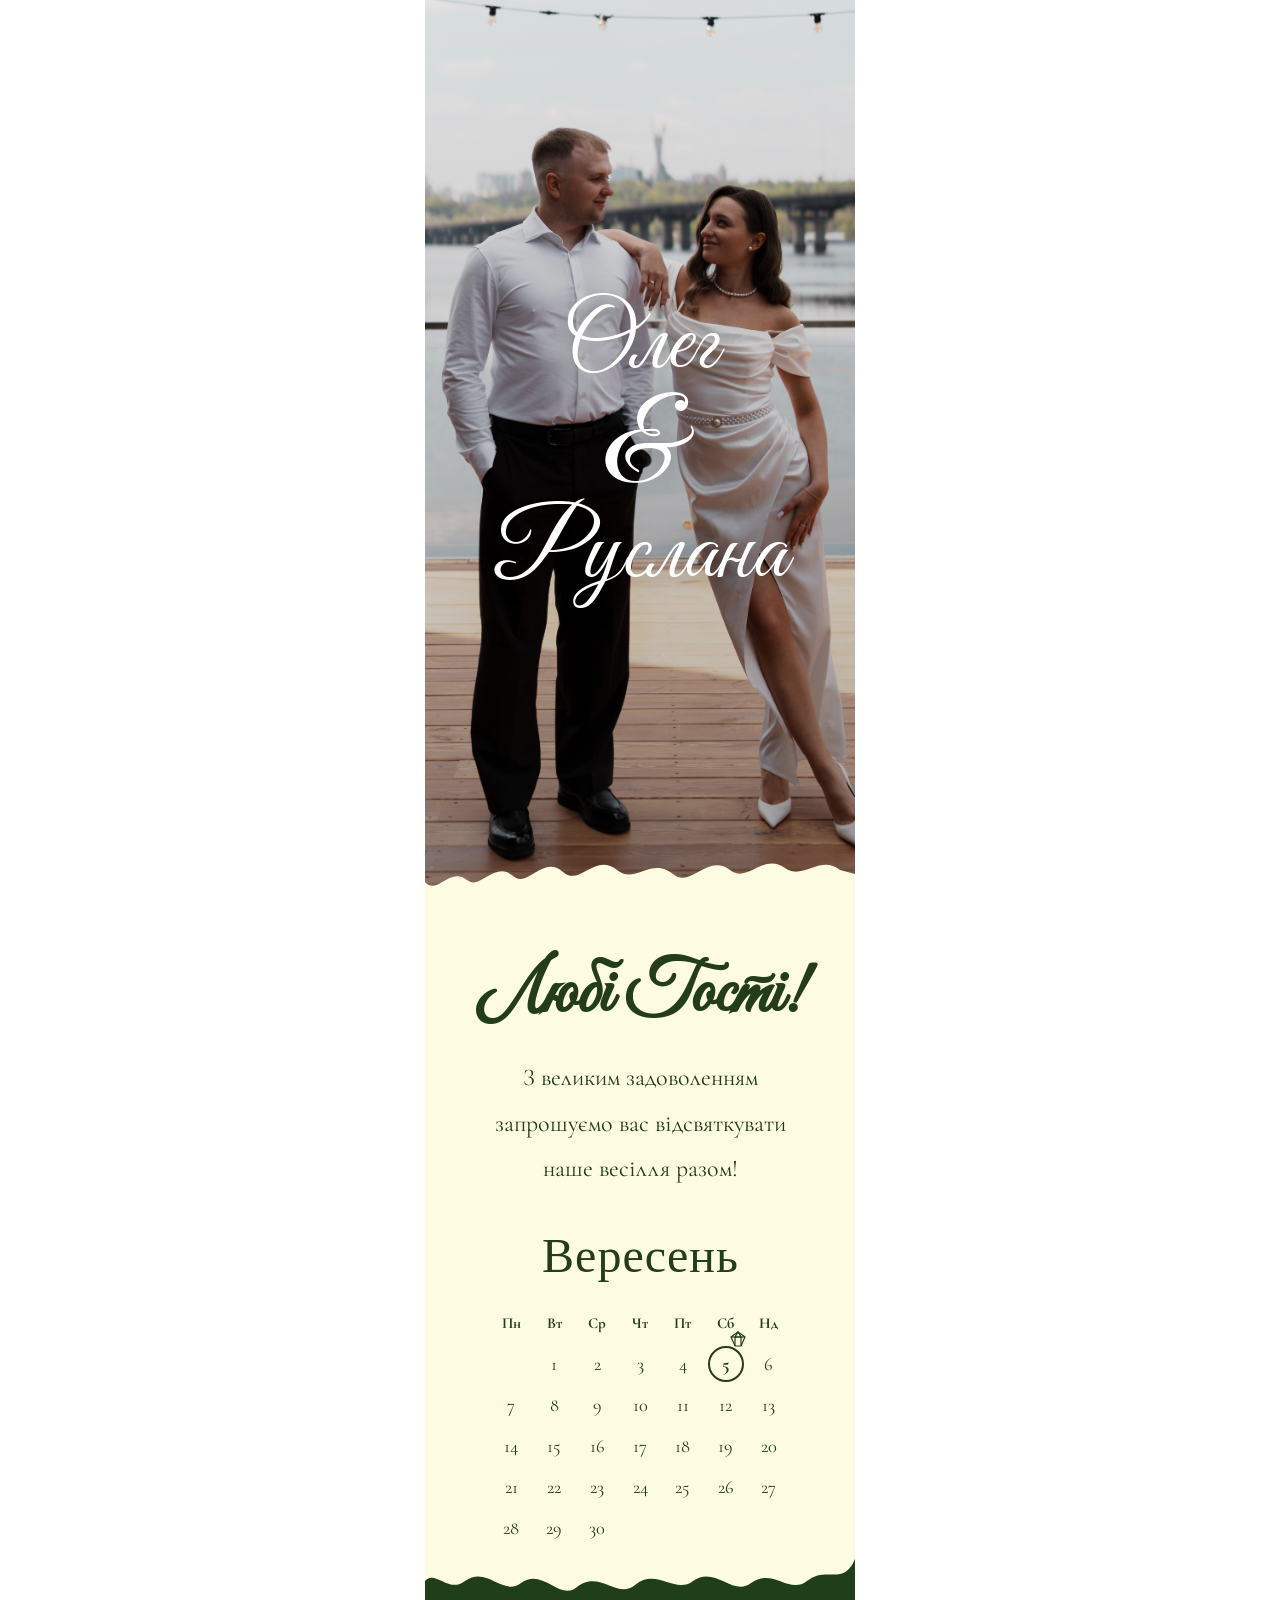
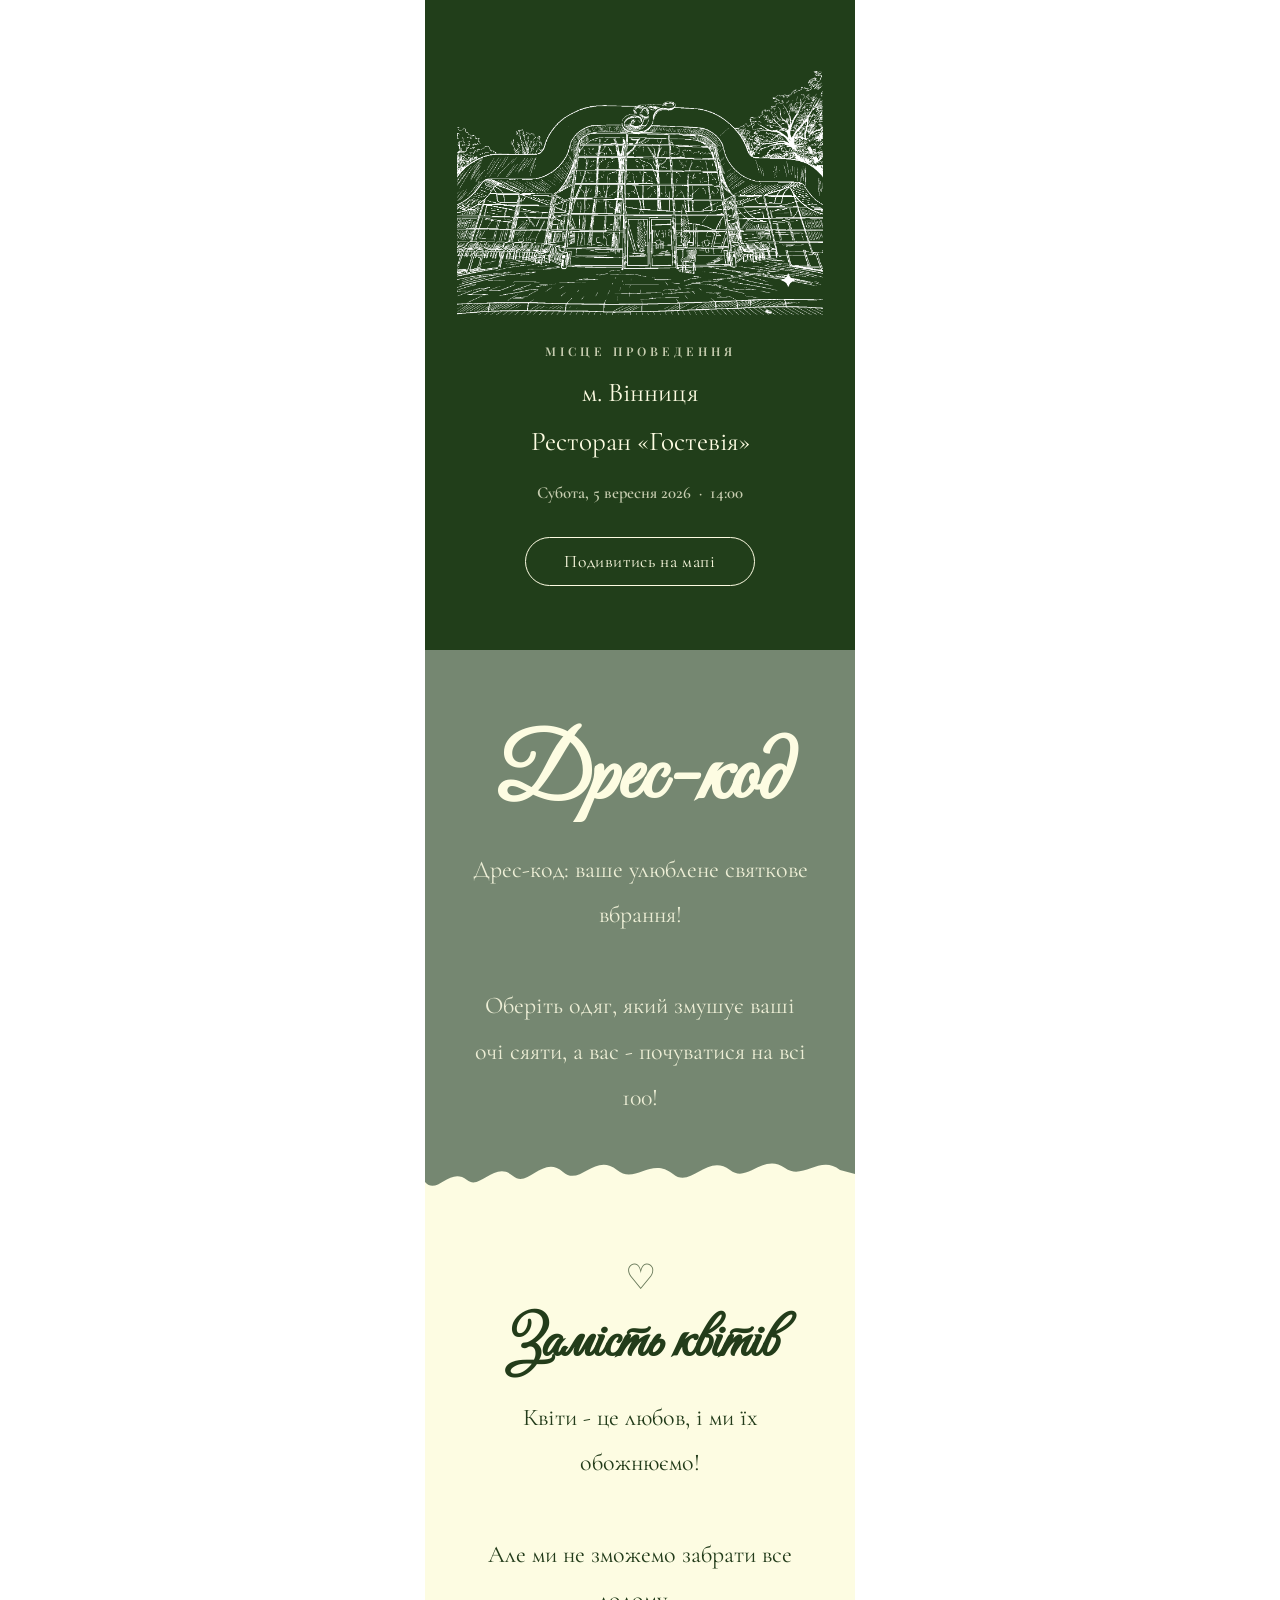
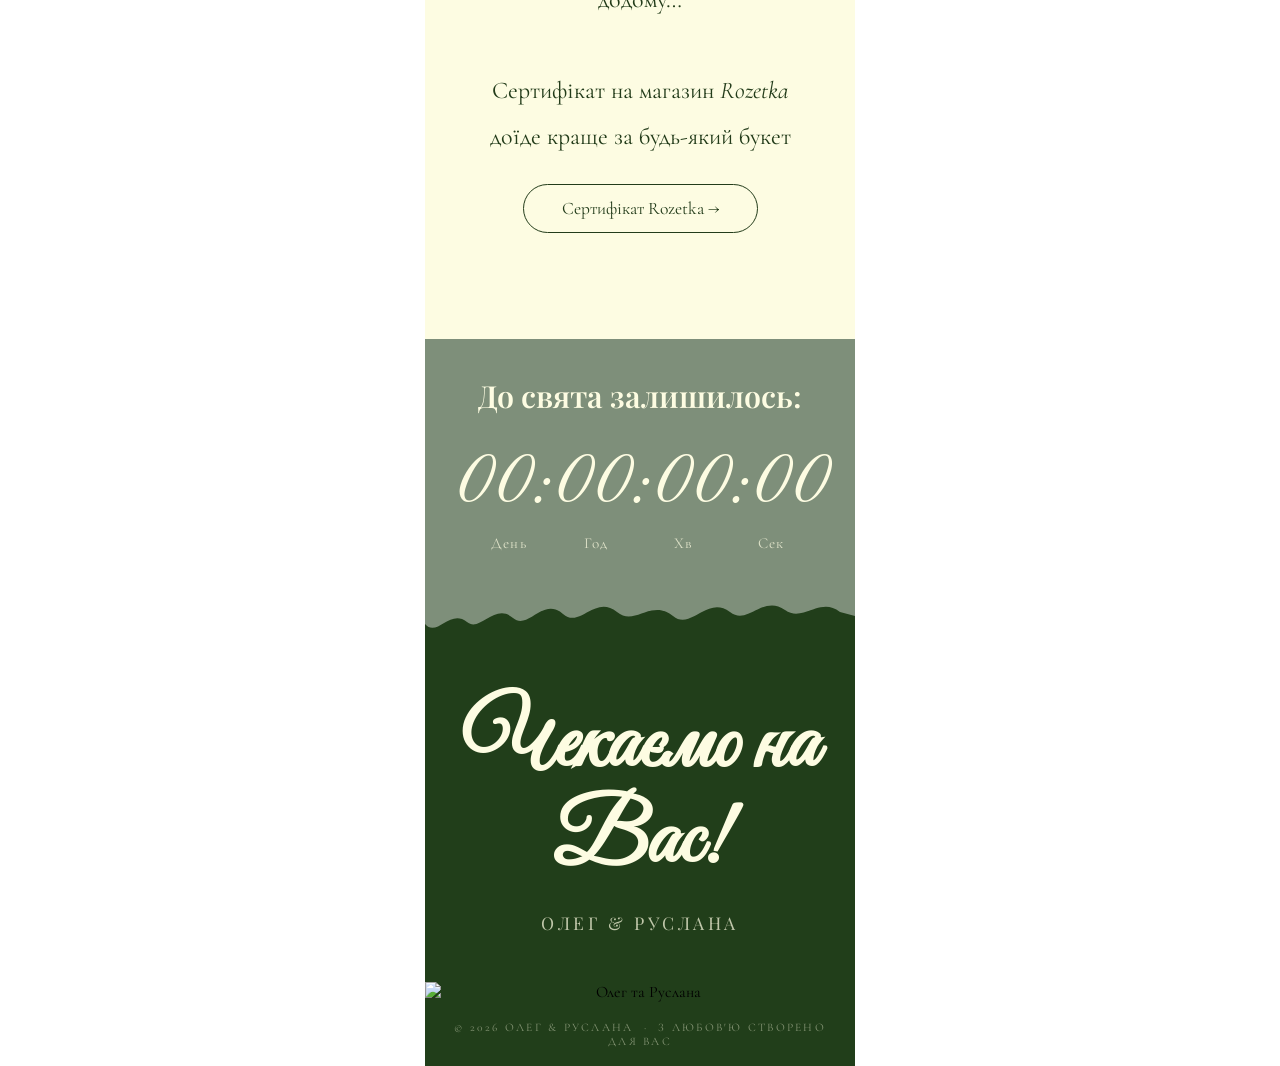
==== commit ae79971d: "fix: body-text збільшено до 20px мінімум Co-Authored-By: Claude Sonnet 4.6 <noreply@anthropic.com>" ====
--- a/index.html
+++ b/index.html
@@ -126,7 +126,7 @@
     .on-dark { color: var(--cream); }
 
     .body-text {
-      font-size: clamp(1.15rem, 4.5vw, 1.4rem);
+      font-size: clamp(1.25rem, 5vw, 1.5rem);
       color: var(--text-green);
       line-height: 1.9;
       max-width: 340px;
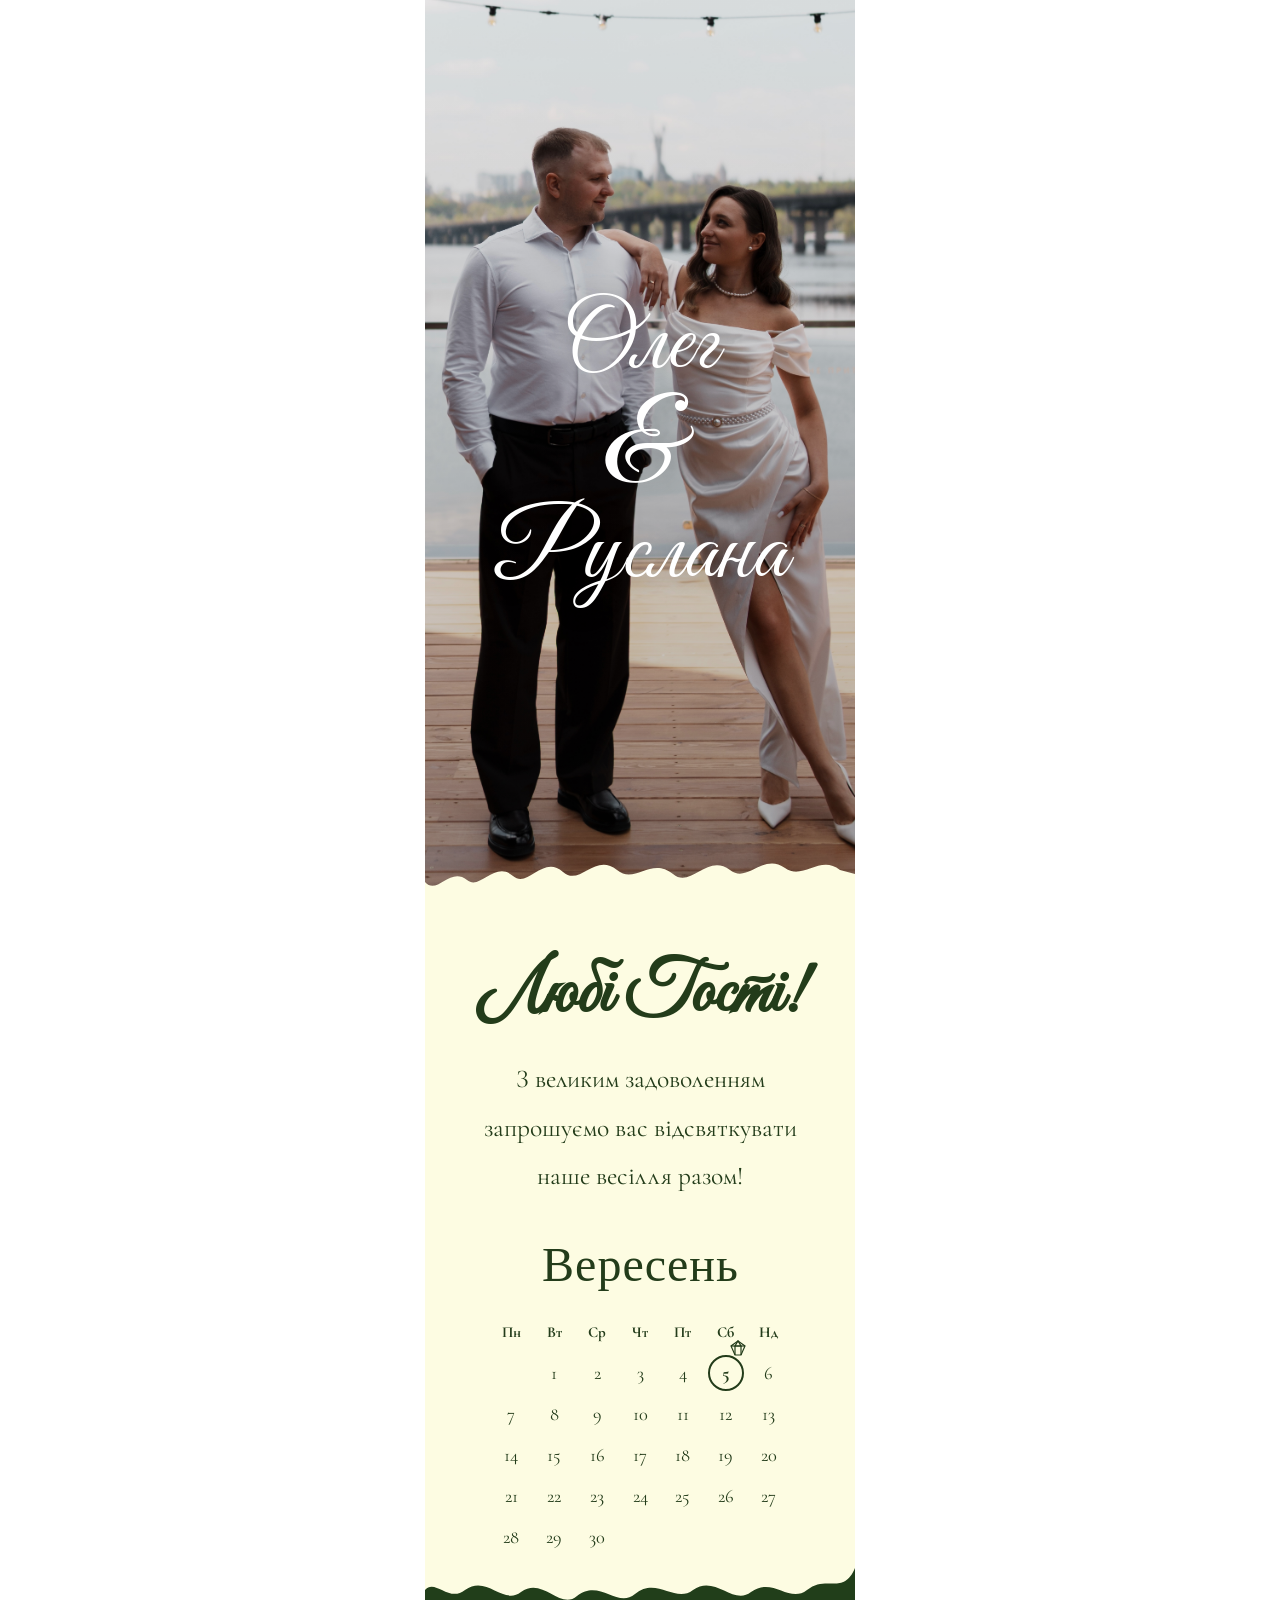
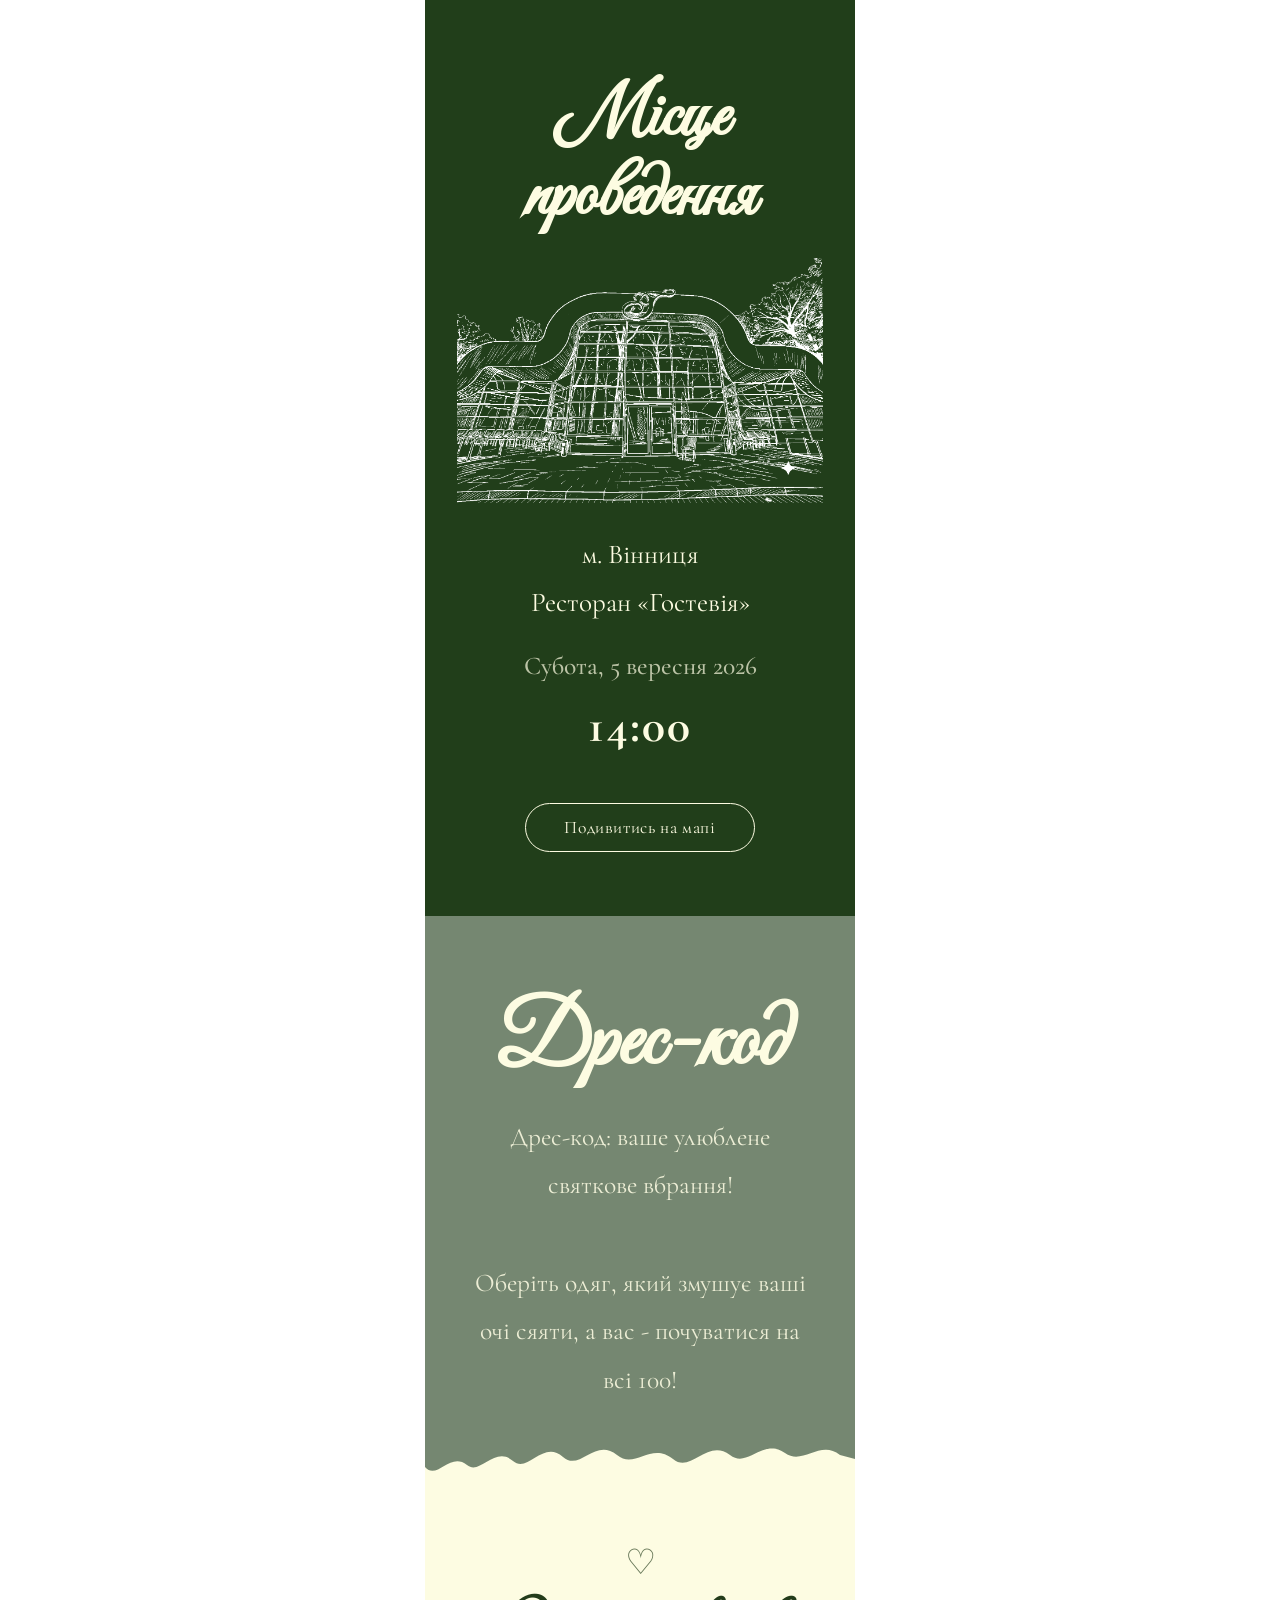
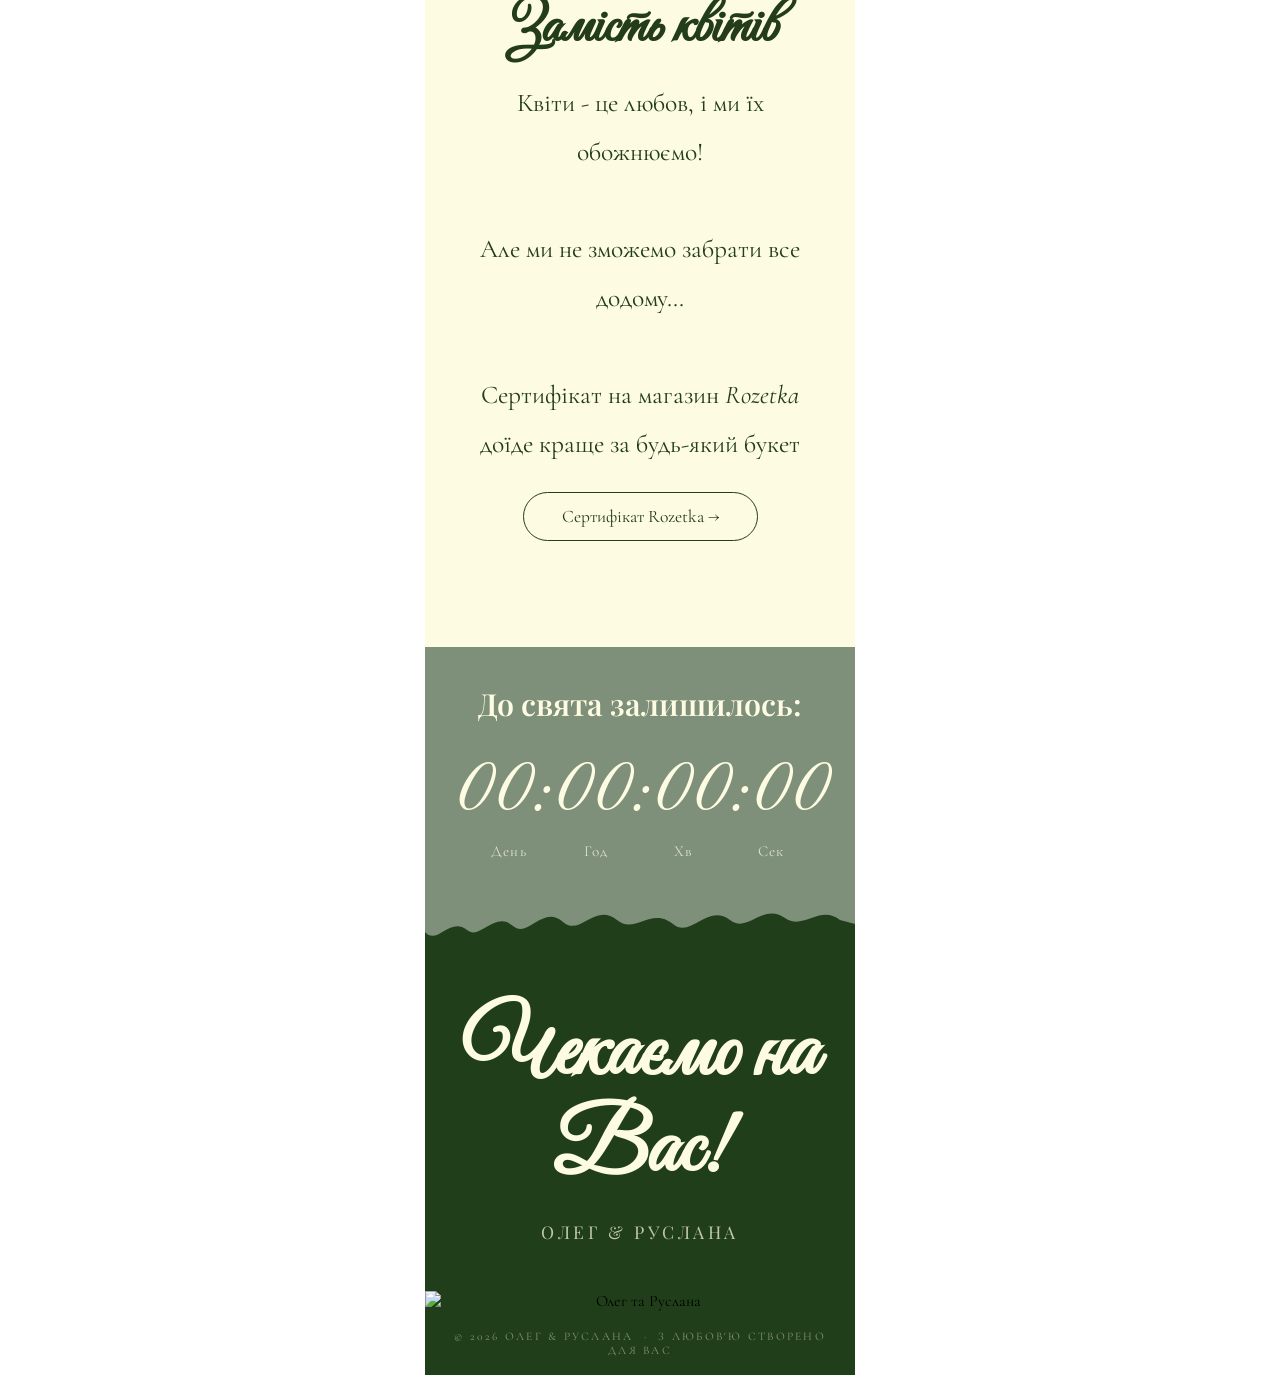
==== commit 35e459df: "feat: збільшено текст до 22px, redesign секції місця проведення - body-text: clamp(1.375rem, 5.5vw, " ====
--- a/index.html
+++ b/index.html
@@ -126,7 +126,7 @@
     .on-dark { color: var(--cream); }
 
     .body-text {
-      font-size: clamp(1.25rem, 5vw, 1.5rem);
+      font-size: clamp(1.375rem, 5.5vw, 1.6rem);
       color: var(--text-green);
       line-height: 1.9;
       max-width: 340px;
@@ -489,14 +489,17 @@
   <!-- ══ 3. LOCATION (dark green) ══ -->
   <section class="s-green">
     <div class="reveal">
+      <h2 class="great-title on-dark" style="font-size:clamp(3rem,12vw,4.5rem); margin-bottom:20px;">Місце проведення</h2>
+
       <!-- Venue illustration SVG -->
       <img src="photo-hall-transparent.png" alt="Ресторан Гостевія"
            style="display:block; width:100%; max-width:366px; margin:0 auto 28px;">
-
-      <p class="loc-label" style="font-weight:600; color:rgba(253,252,226,.75);">Місце проведення</p>
       <p class="loc-name">м. Вінниця<br>Ресторан «Гостевія»</p>
-      <p class="body-text on-dark" style="margin-top:10px; font-size:1.05rem; color:rgba(253,252,226,.75); font-weight:600;">
-        Субота, 5 вересня 2026 &nbsp;·&nbsp; 14:00
+      <p class="body-text on-dark" style="margin-top:14px; color:rgba(253,252,226,.7); font-weight:500;">
+        Субота, 5 вересня 2026
+      </p>
+      <p style="font-family:'Cormorant Garamond',serif; font-size:clamp(2.2rem,9vw,3rem); color:var(--cream); font-weight:700; letter-spacing:.12rem; margin:6px 0 20px;">
+        14:00
       </p>
       <a href="https://maps.app.goo.gl/CWAgYAz6W2HtMFwD9" target="_blank" rel="noopener" class="map-btn">
         Подивитись на мапі
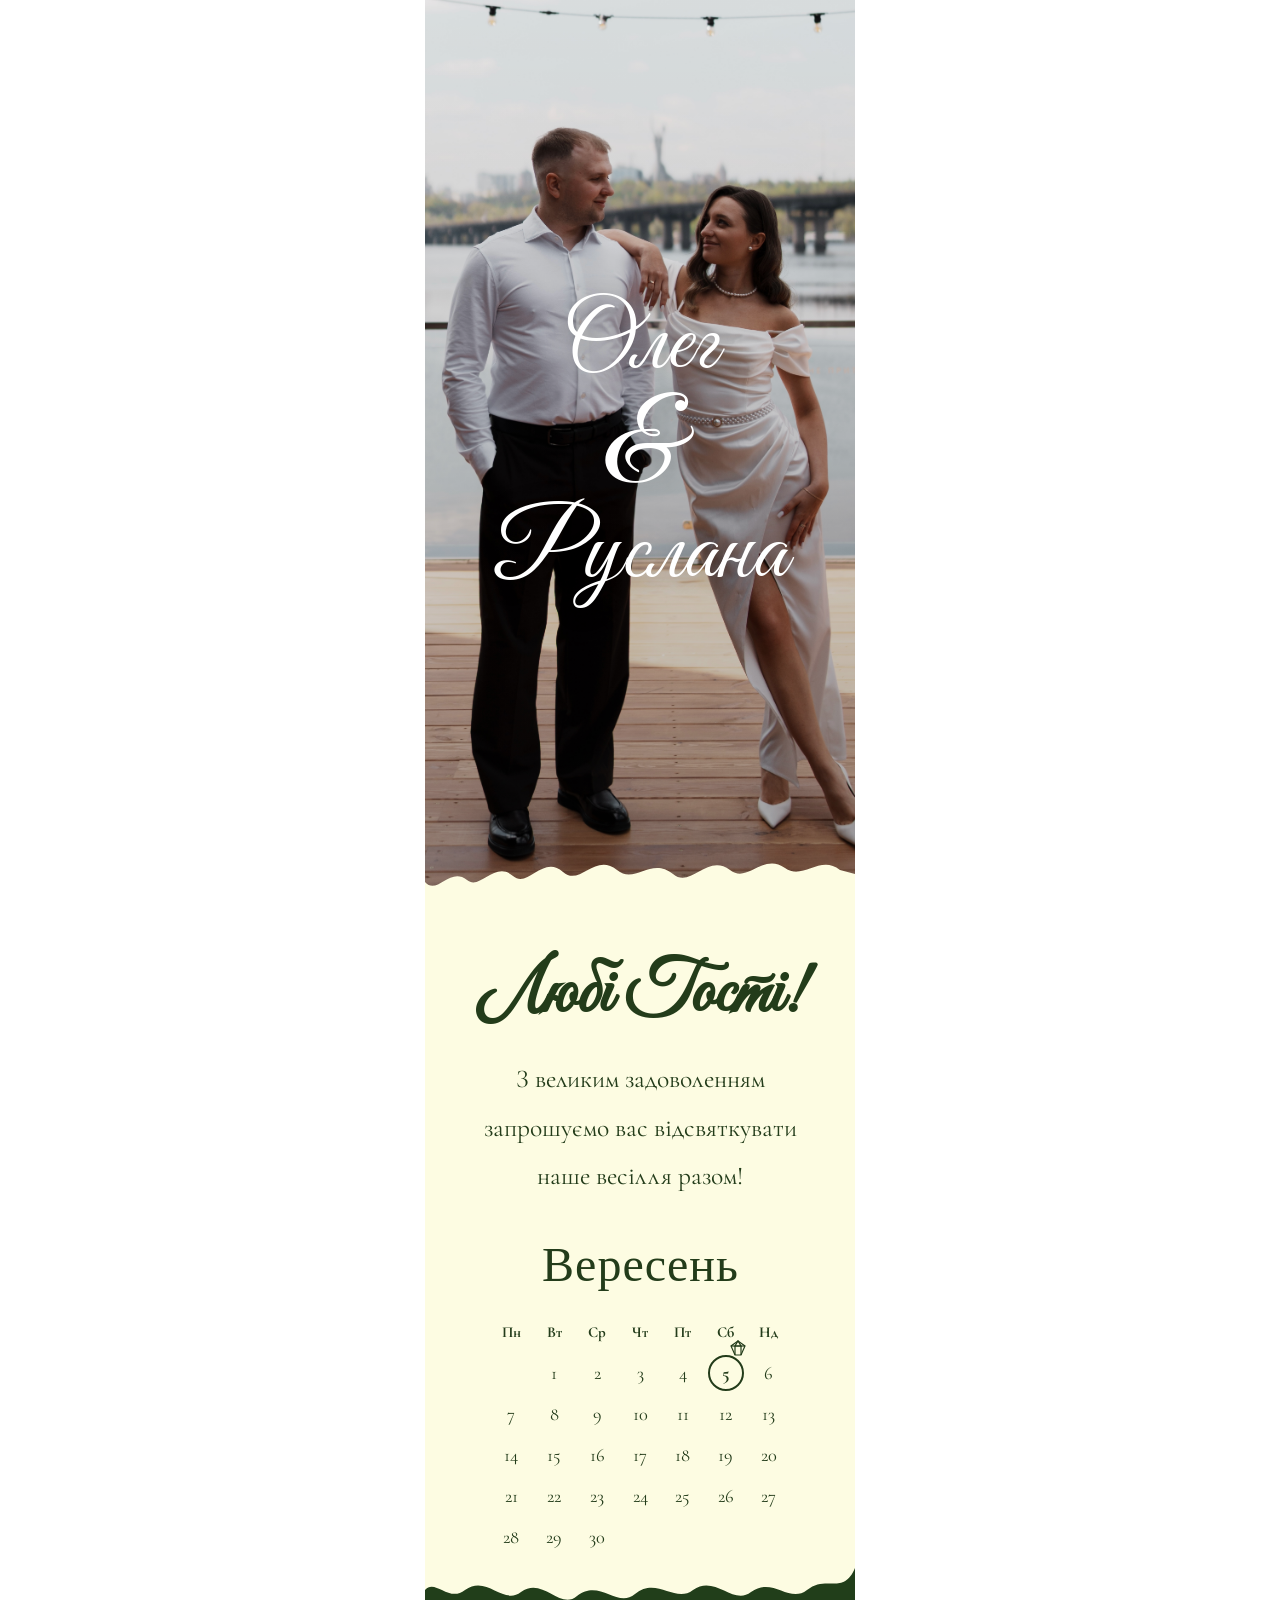
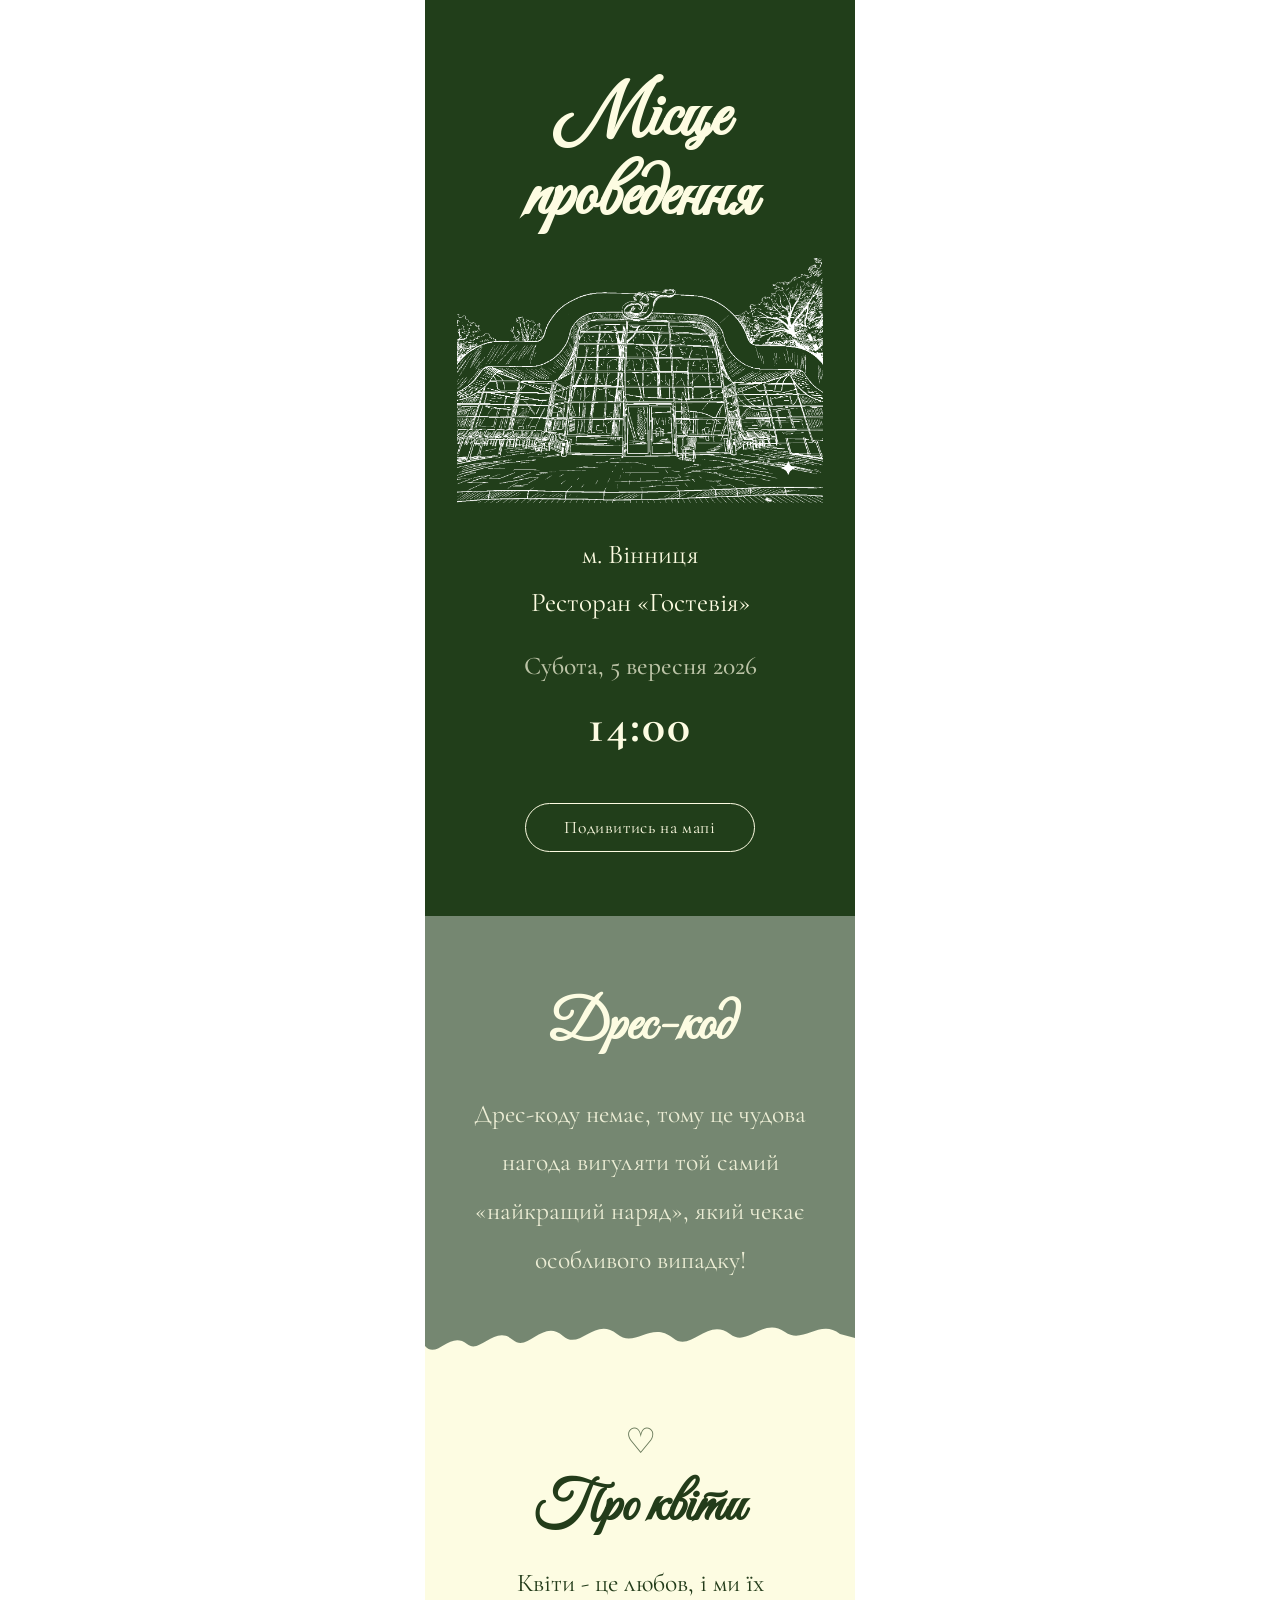
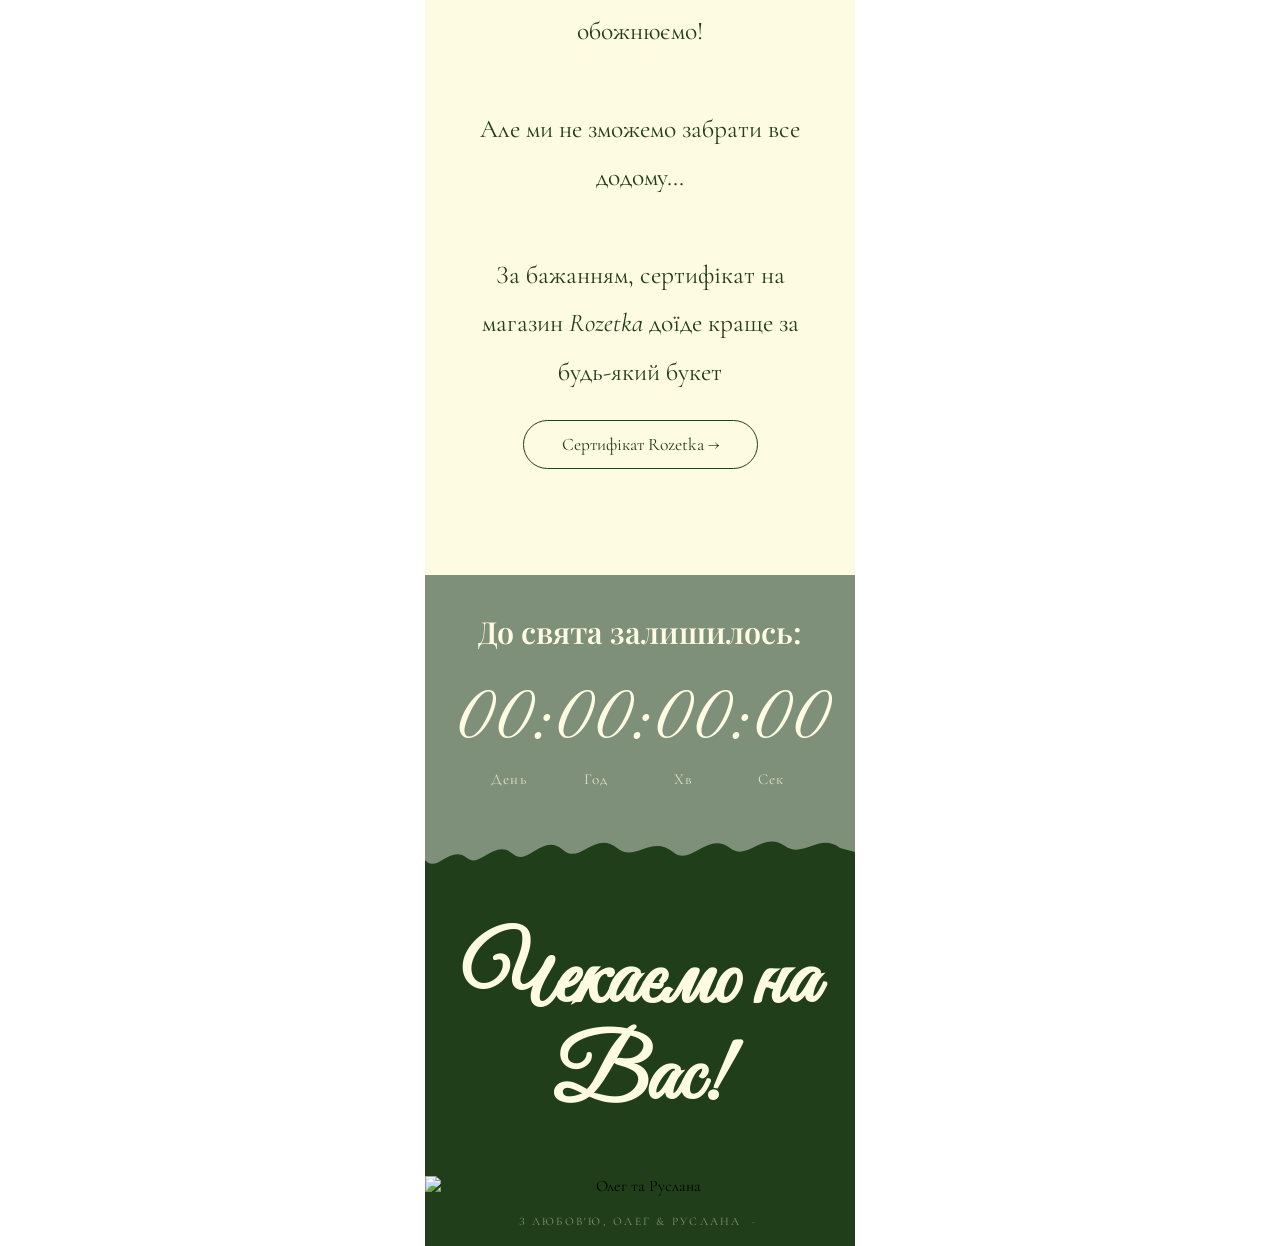
==== commit b594ff42: "feat: паперове запрошення A6 + оновлення сайту - invite-print.html: кремовий стиль з рамкою, скетч р" ====
--- a/index.html
+++ b/index.html
@@ -512,10 +512,12 @@
   <section class="s-photo" style="background-image: url('photo-dress-code.JPEG'); background-position: center 30%;">
     <div class="overlay"></div>
     <div class="inner reveal">
-      <h2 class="great-title on-dark" style="font-size:clamp(3.5rem,14vw,5.5rem);">Дрес-код</h2>
+      <!-- <h2 class="great-title on-dark" style="font-size:clamp(3.5rem,14vw,5.5rem);">Дрес-код</h2> -->
+      <h2 class="great-title on-dark" style="font-size:clamp(2.5rem,10vw,3.5rem); margin-bottom: 32px;">Дрес-код</h2>
       <p class="body-text on-dark" style="margin-top:12px;">
-        Дрес-код: ваше улюблене святкове вбрання!<br><br>
-        Оберіть одяг, який змушує ваші очі сяяти, а вас - почуватися на всі 100!
+		Дрес-коду немає, тому це чудова нагода вигуляти той самий «найкращий наряд», який чекає особливого випадку!
+        <!-- Дрес-код: ваше улюблене святкове вбрання!<br><br>
+        Оберіть одяг, який змушує ваші очі сяяти, а вас - почуватися на всі 100! -->
       </p>
     </div>
 
@@ -531,11 +533,11 @@
   <section class="s-cream">
     <div class="reveal">
       <span class="heart-icon">♡</span>
-      <h2 class="great-title" style="font-size:clamp(2.5rem,10vw,3.5rem);">Замість квітів</h2>
+      <h2 class="great-title" style="font-size:clamp(2.5rem,10vw,3.5rem);">Про квіти</h2>
       <p class="body-text">
         Квіти - це любов, і ми їх обожнюємо!<br><br>
         Але ми не зможемо забрати все додому…<br><br>
-        Сертифікат на магазин <em>Rozetka</em> доїде краще за будь-який букет
+        За бажанням, сертифікат на магазин <em>Rozetka</em> доїде краще за будь-який букет
       </p>
       <a href="https://rozetka.com.ua/ua/giftcertificate/c90374/producer=rozetka/"
          target="_blank" rel="noopener" class="rozetka-btn">
@@ -577,14 +579,14 @@
   <section class="s-green" style="padding-bottom:0;">
     <div class="reveal">
       <h2 class="great-title on-dark" style="font-size:clamp(3.5rem,14vw,5.5rem);">Чекаємо на Вас!</h2>
-      <p style="font-family:'Playfair Display',serif; font-size:clamp(.9rem,3.5vw,1.1rem); letter-spacing:.22rem; text-transform:uppercase; color:rgba(253,252,226,.72); margin-top:8px;">
+      <!-- <p style="font-family:'Playfair Display',serif; font-size:clamp(.9rem,3.5vw,1.1rem); letter-spacing:.22rem; text-transform:uppercase; color:rgba(253,252,226,.72); margin-top:8px;">
         Олег &amp; Руслана
-      </p>
+      </p> -->
     </div>
     <img src="photo-2.JPEG" alt="Олег та Руслана" class="closing-photo" style="margin:48px -32px 0; width:calc(100% + 64px); max-width:none;">
   </section>
 
-  <footer>© 2026 Олег &amp; Руслана &nbsp;·&nbsp; З любов'ю створено для вас</footer>
+  <footer>З любов'ю, Олег &amp; Руслана &nbsp;·&nbsp;</footer>
 
 </div><!-- /.wrap -->
 
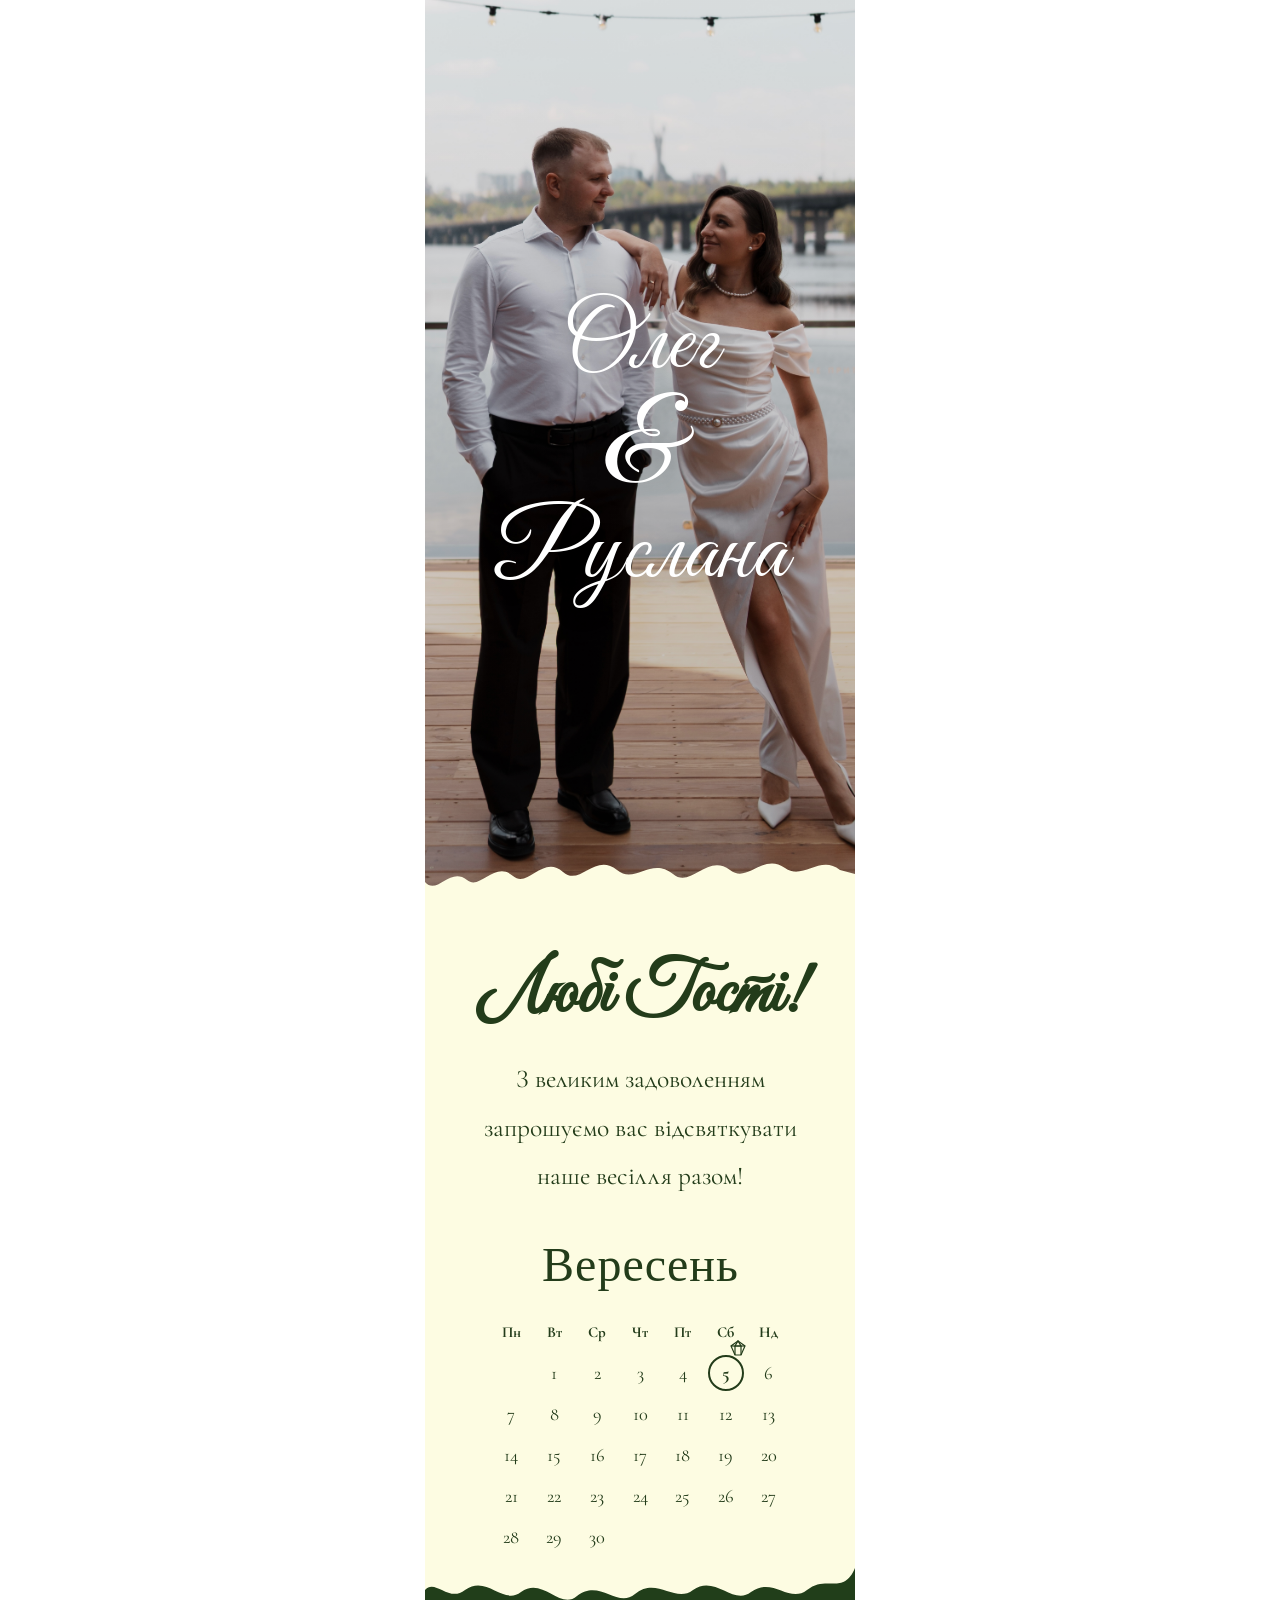
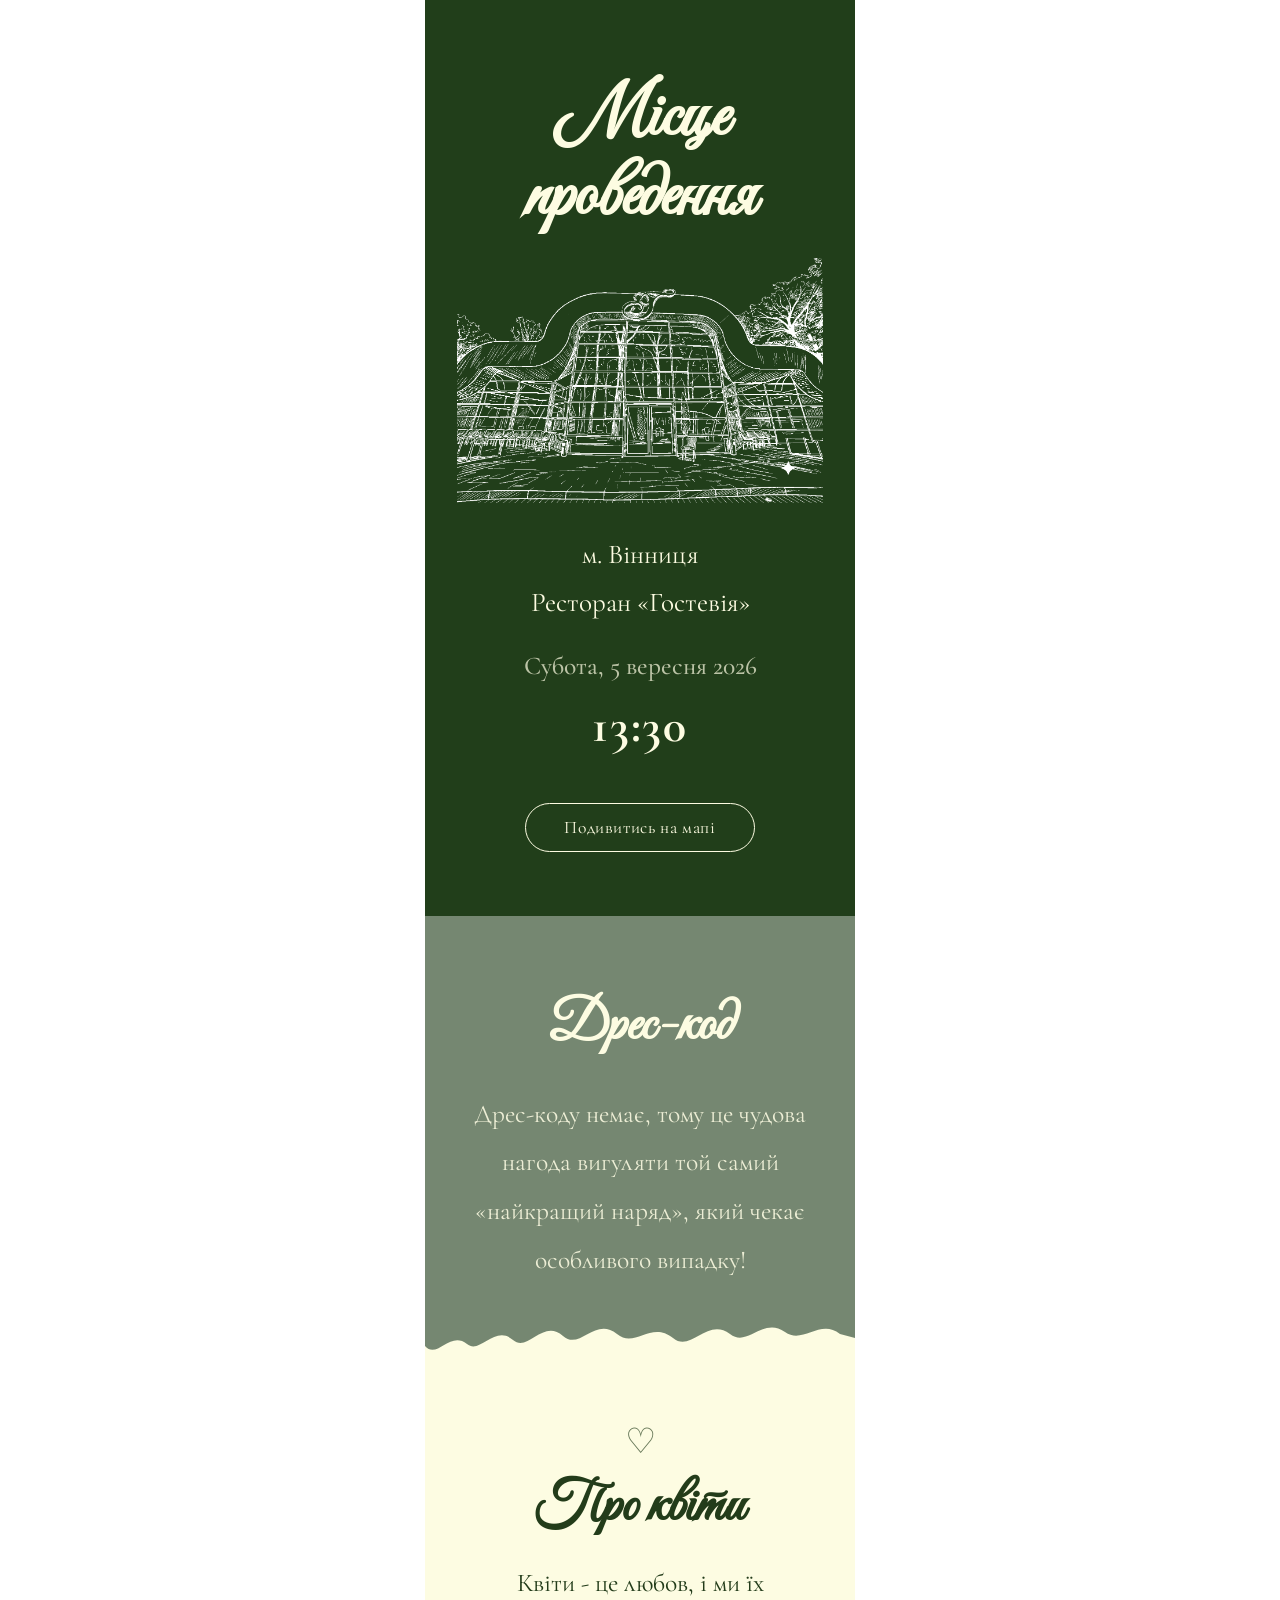
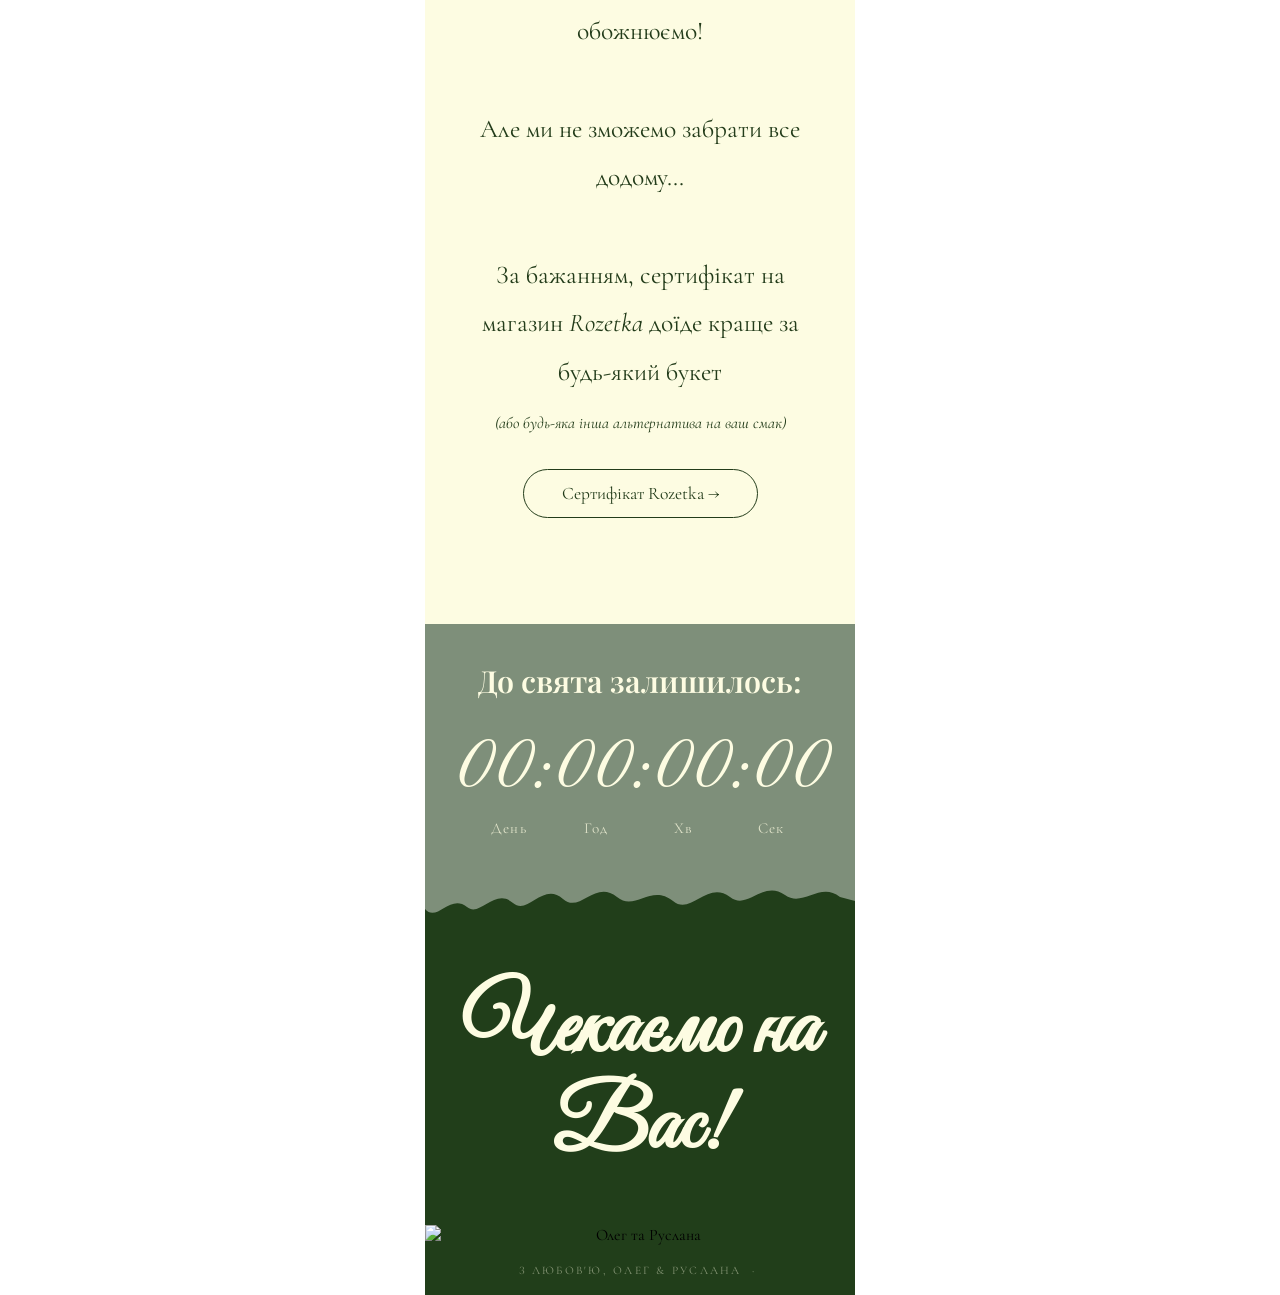
==== commit 48bb36d2: "#0 upd index.html" ====
--- a/index.html
+++ b/index.html
@@ -499,7 +499,7 @@
         Субота, 5 вересня 2026
       </p>
       <p style="font-family:'Cormorant Garamond',serif; font-size:clamp(2.2rem,9vw,3rem); color:var(--cream); font-weight:700; letter-spacing:.12rem; margin:6px 0 20px;">
-        14:00
+        13:30
       </p>
       <a href="https://maps.app.goo.gl/CWAgYAz6W2HtMFwD9" target="_blank" rel="noopener" class="map-btn">
         Подивитись на мапі
@@ -538,6 +538,8 @@
         Квіти - це любов, і ми їх обожнюємо!<br><br>
         Але ми не зможемо забрати все додому…<br><br>
         За бажанням, сертифікат на магазин <em>Rozetka</em> доїде краще за будь-який букет
+		<br>
+		<i style="font-size: medium;">(або будь-яка інша альтернатива на ваш смак)</i>
       </p>
       <a href="https://rozetka.com.ua/ua/giftcertificate/c90374/producer=rozetka/"
          target="_blank" rel="noopener" class="rozetka-btn">
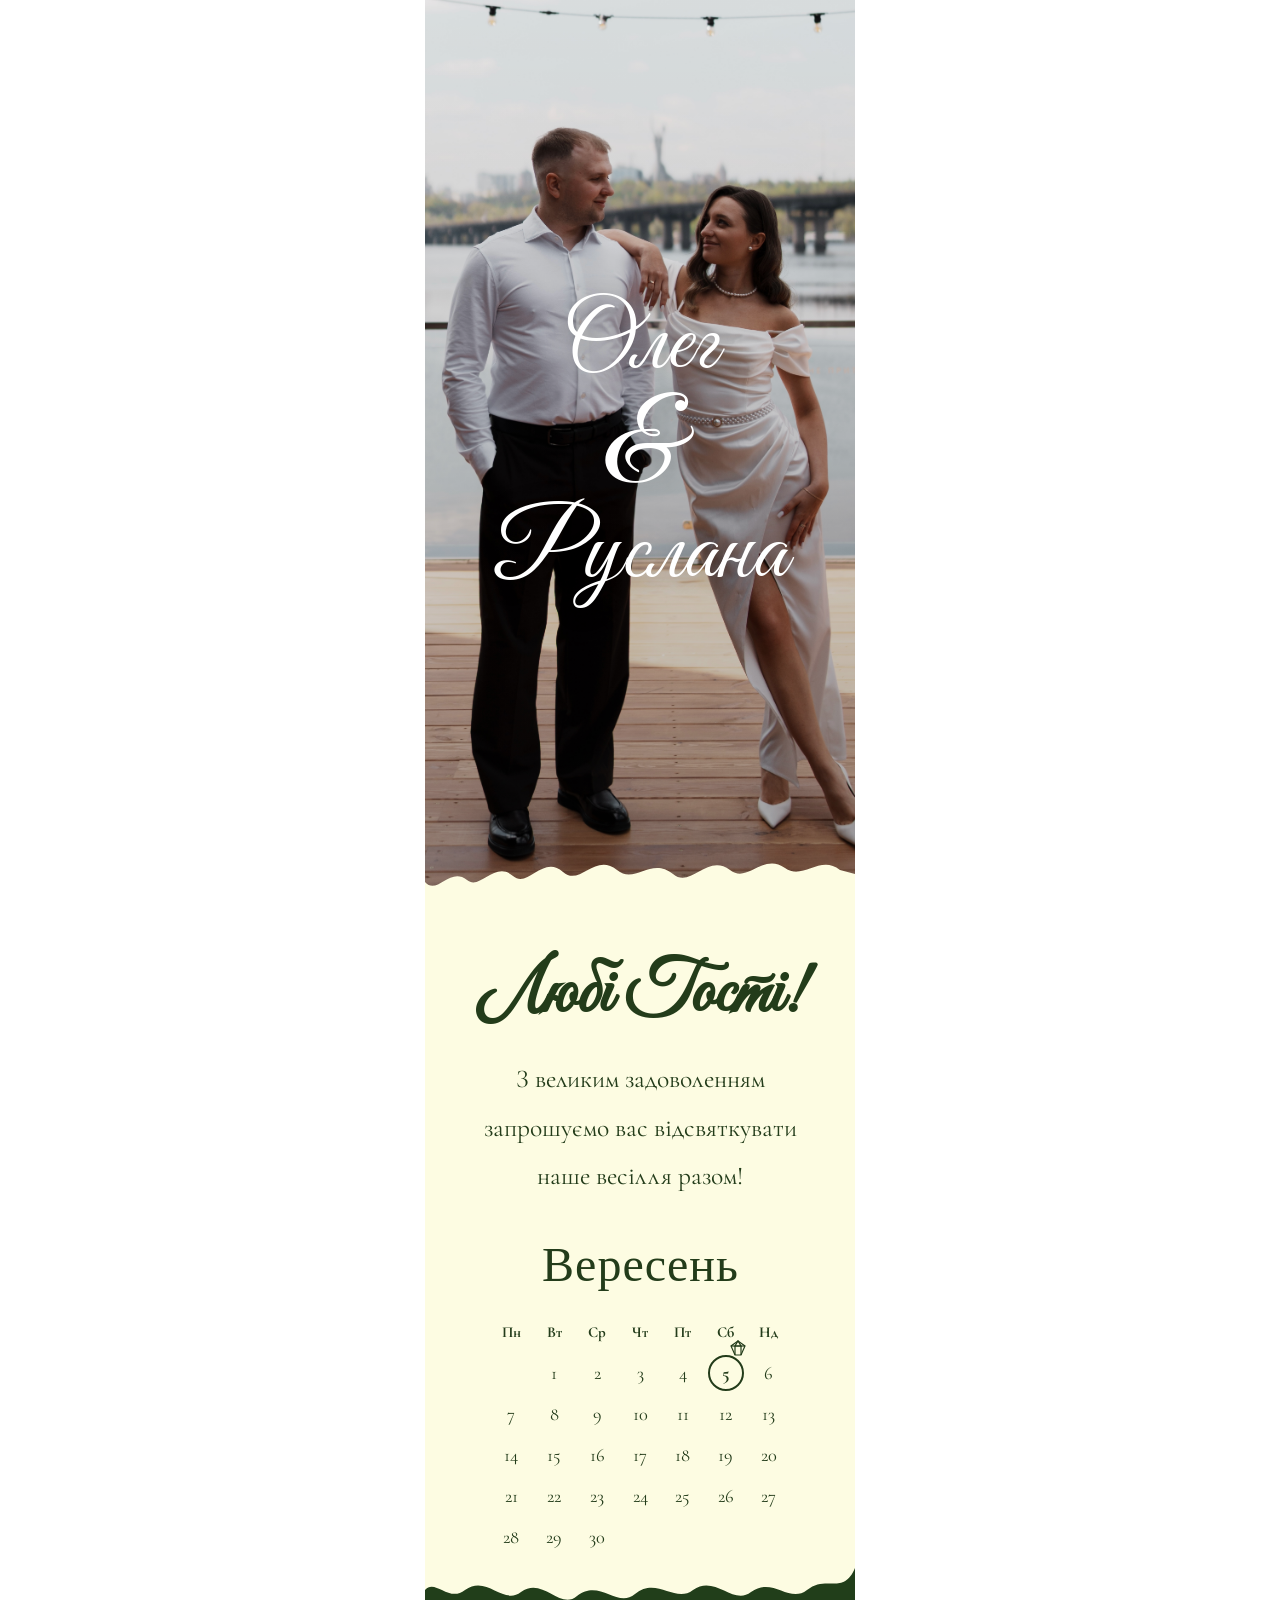
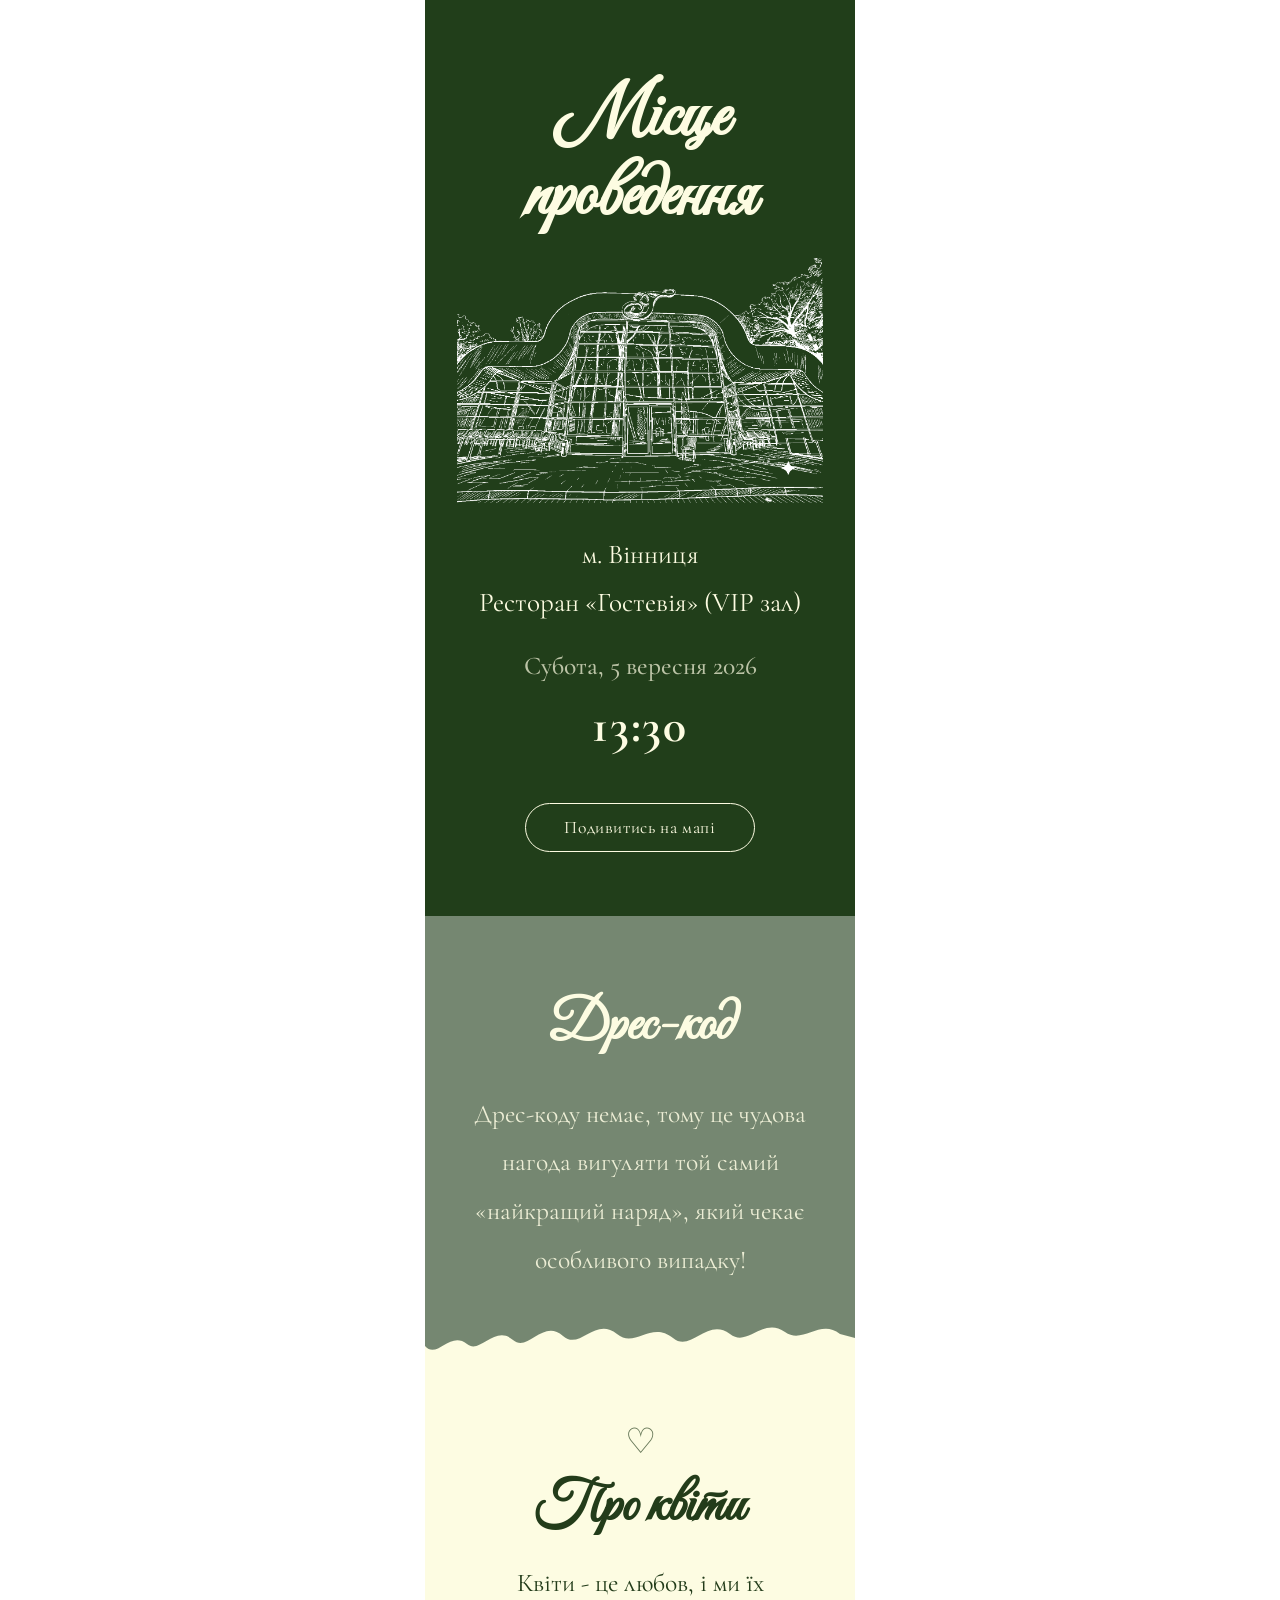
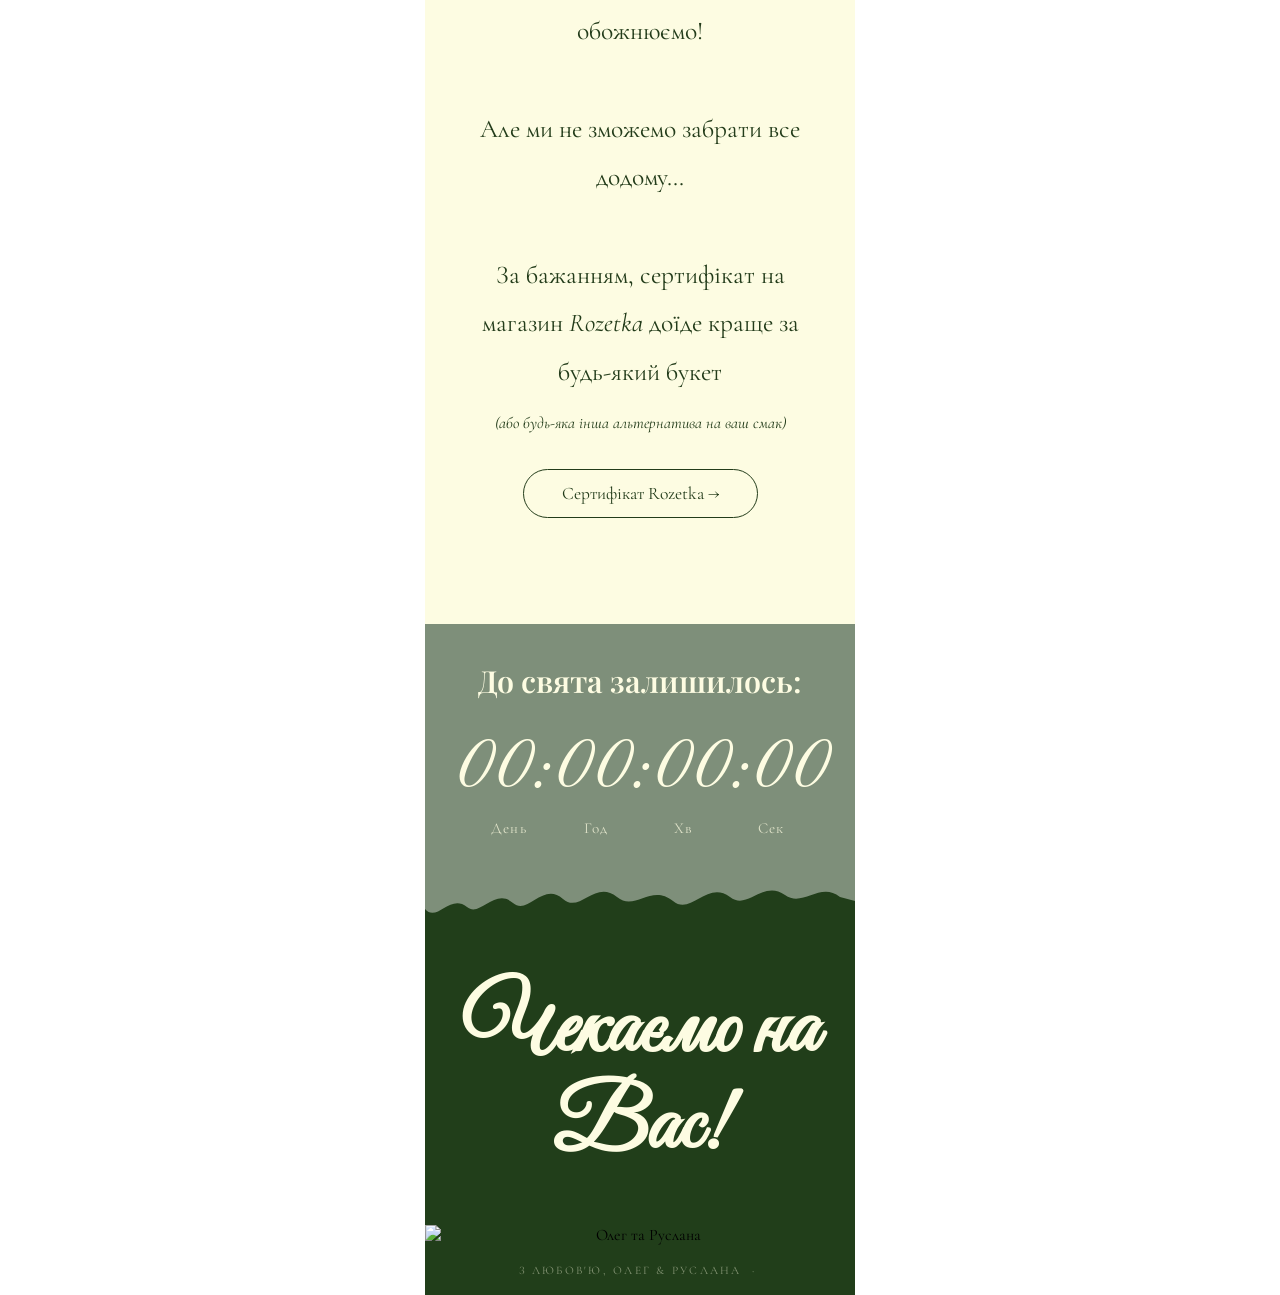
==== commit 84e96a7b: "Update index.html" ====
--- a/index.html
+++ b/index.html
@@ -494,7 +494,7 @@
       <!-- Venue illustration SVG -->
       <img src="photo-hall-transparent.png" alt="Ресторан Гостевія"
            style="display:block; width:100%; max-width:366px; margin:0 auto 28px;">
-      <p class="loc-name">м. Вінниця<br>Ресторан «Гостевія»</p>
+      <p class="loc-name">м. Вінниця<br>Ресторан «Гостевія» (VIP зал)</p>
       <p class="body-text on-dark" style="margin-top:14px; color:rgba(253,252,226,.7); font-weight:500;">
         Субота, 5 вересня 2026
       </p>
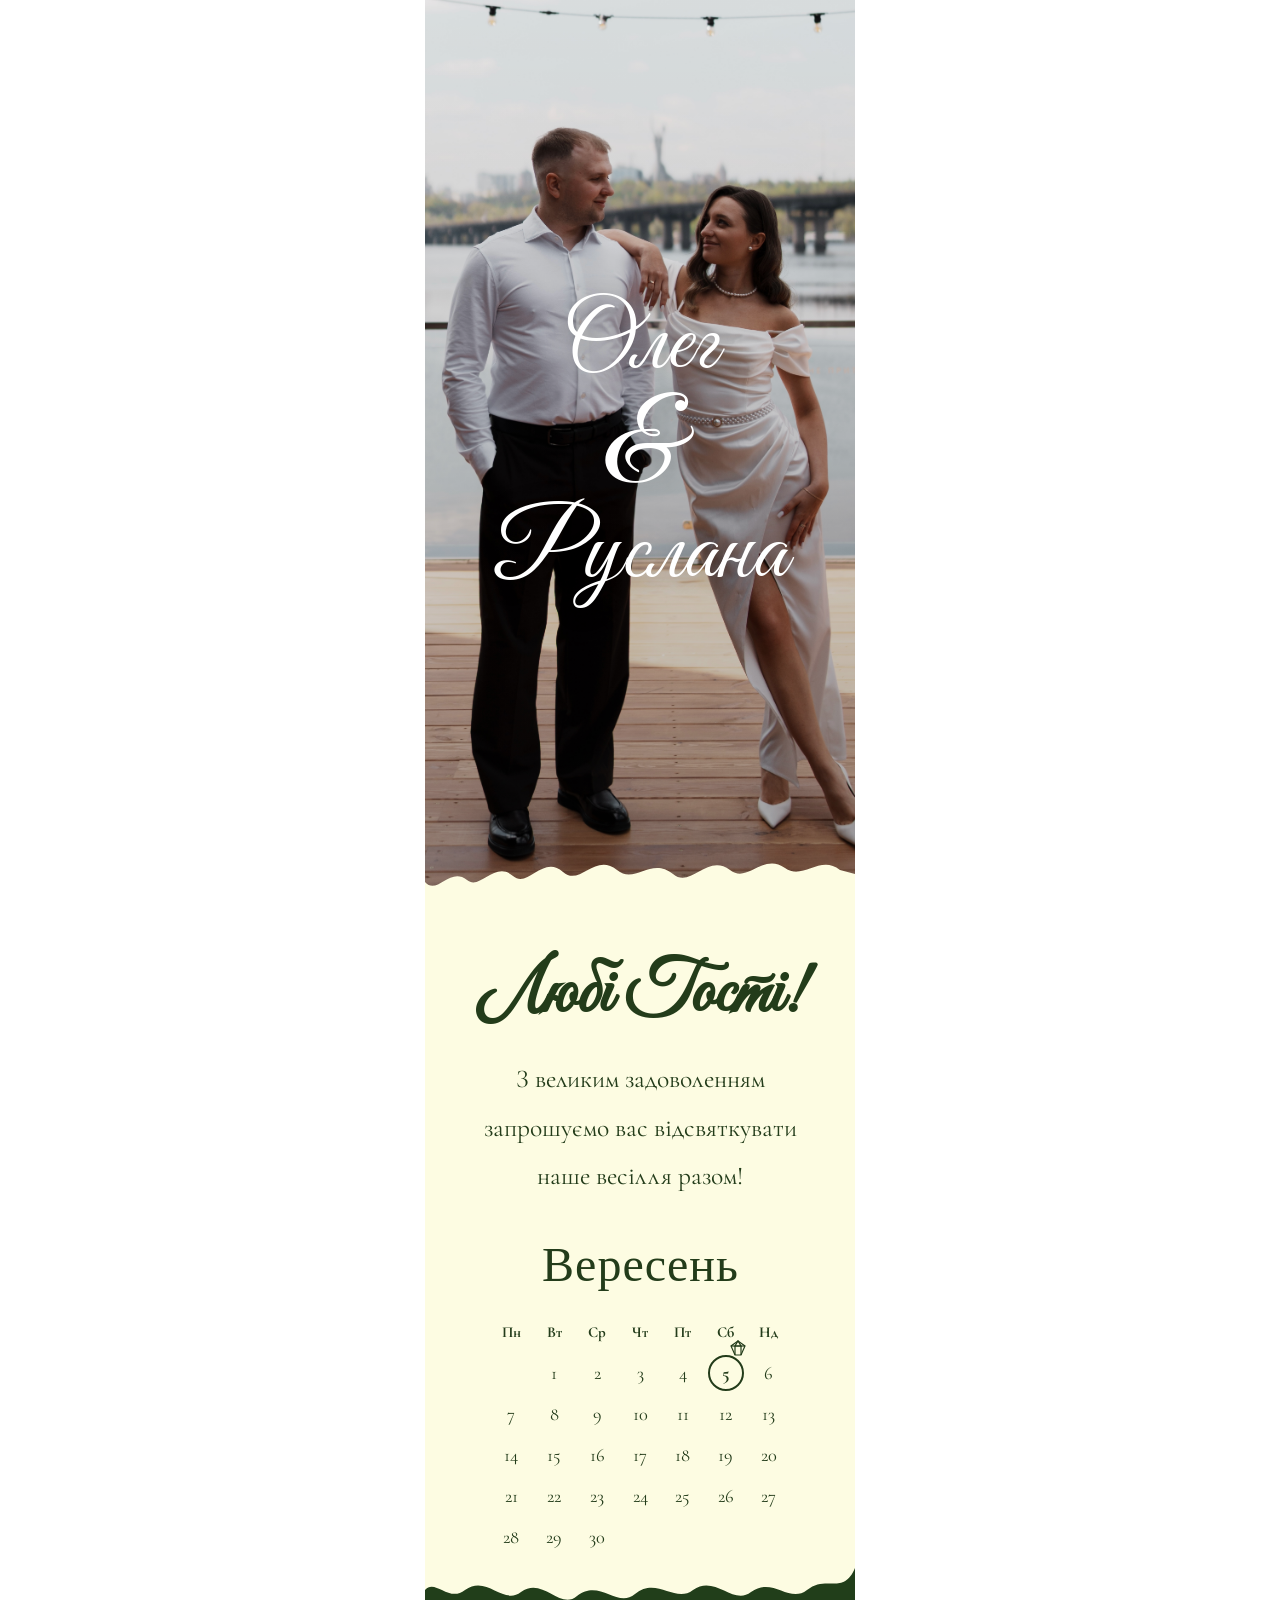
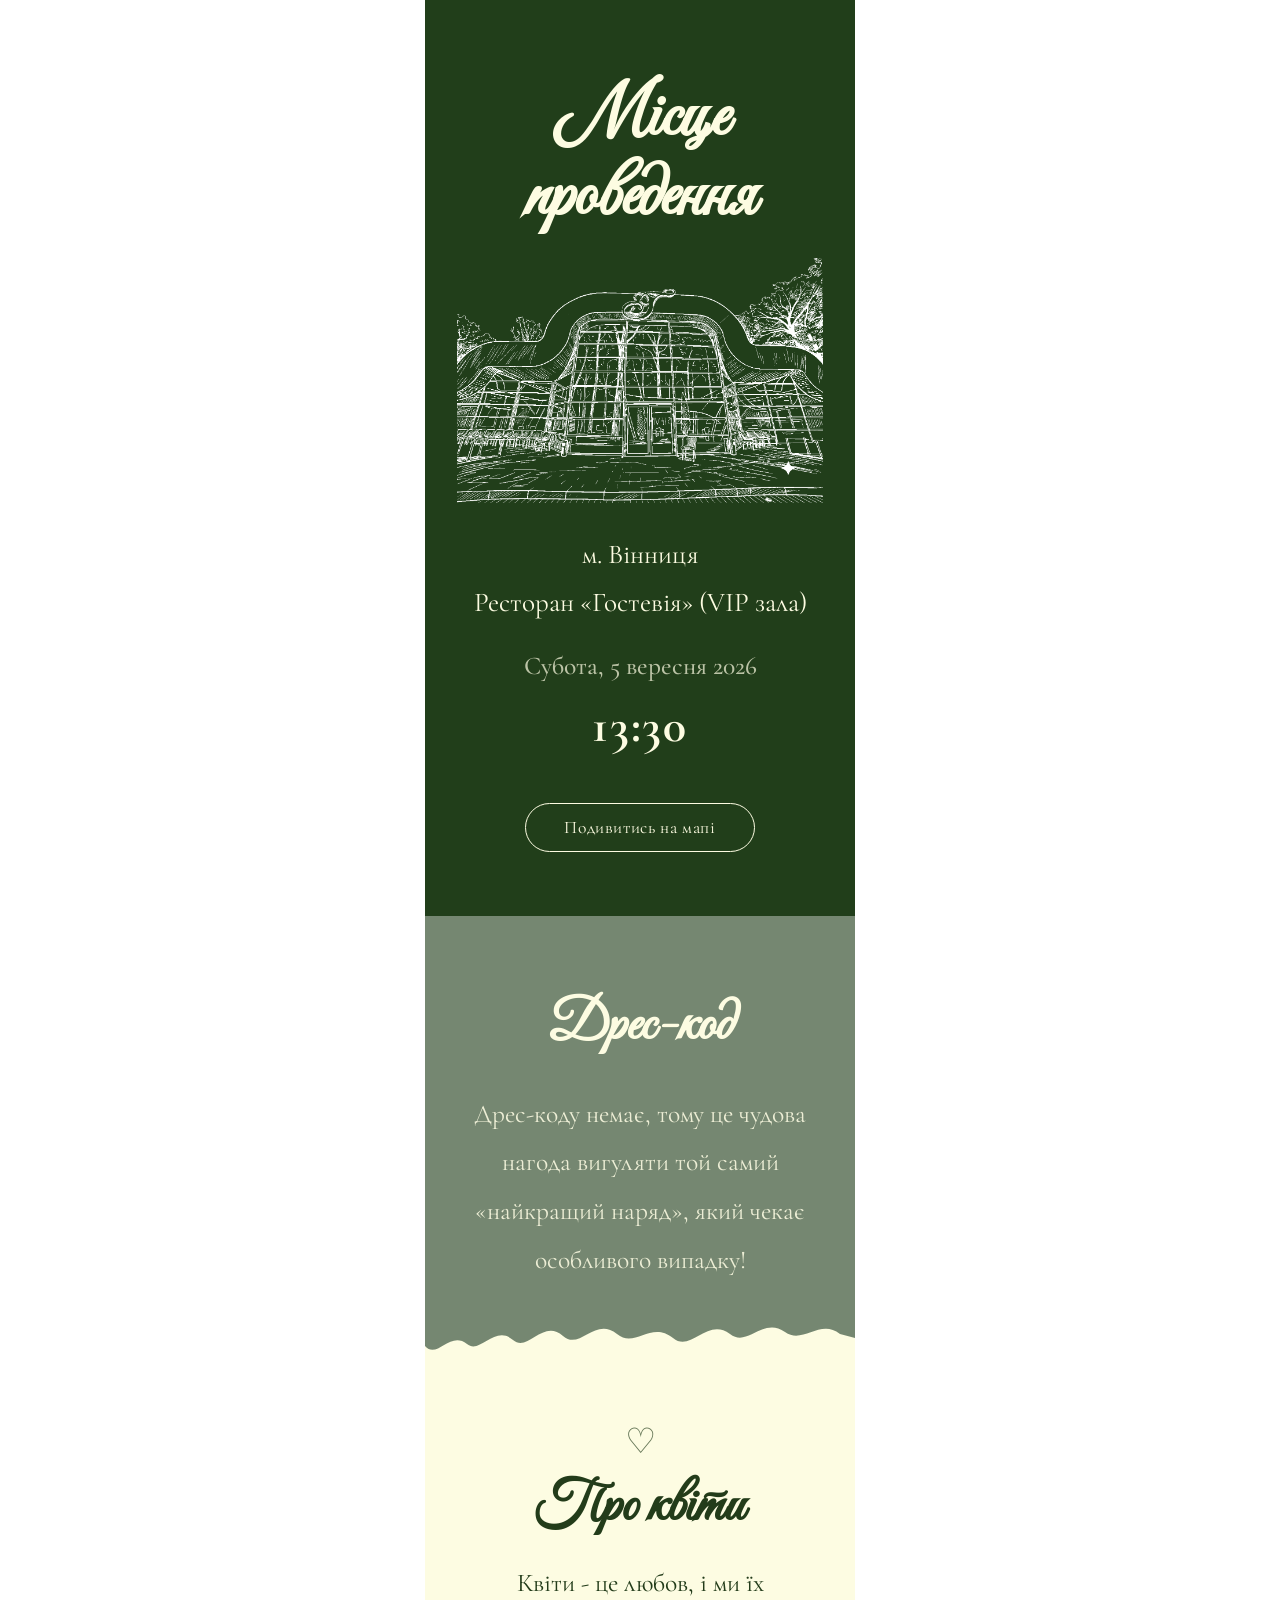
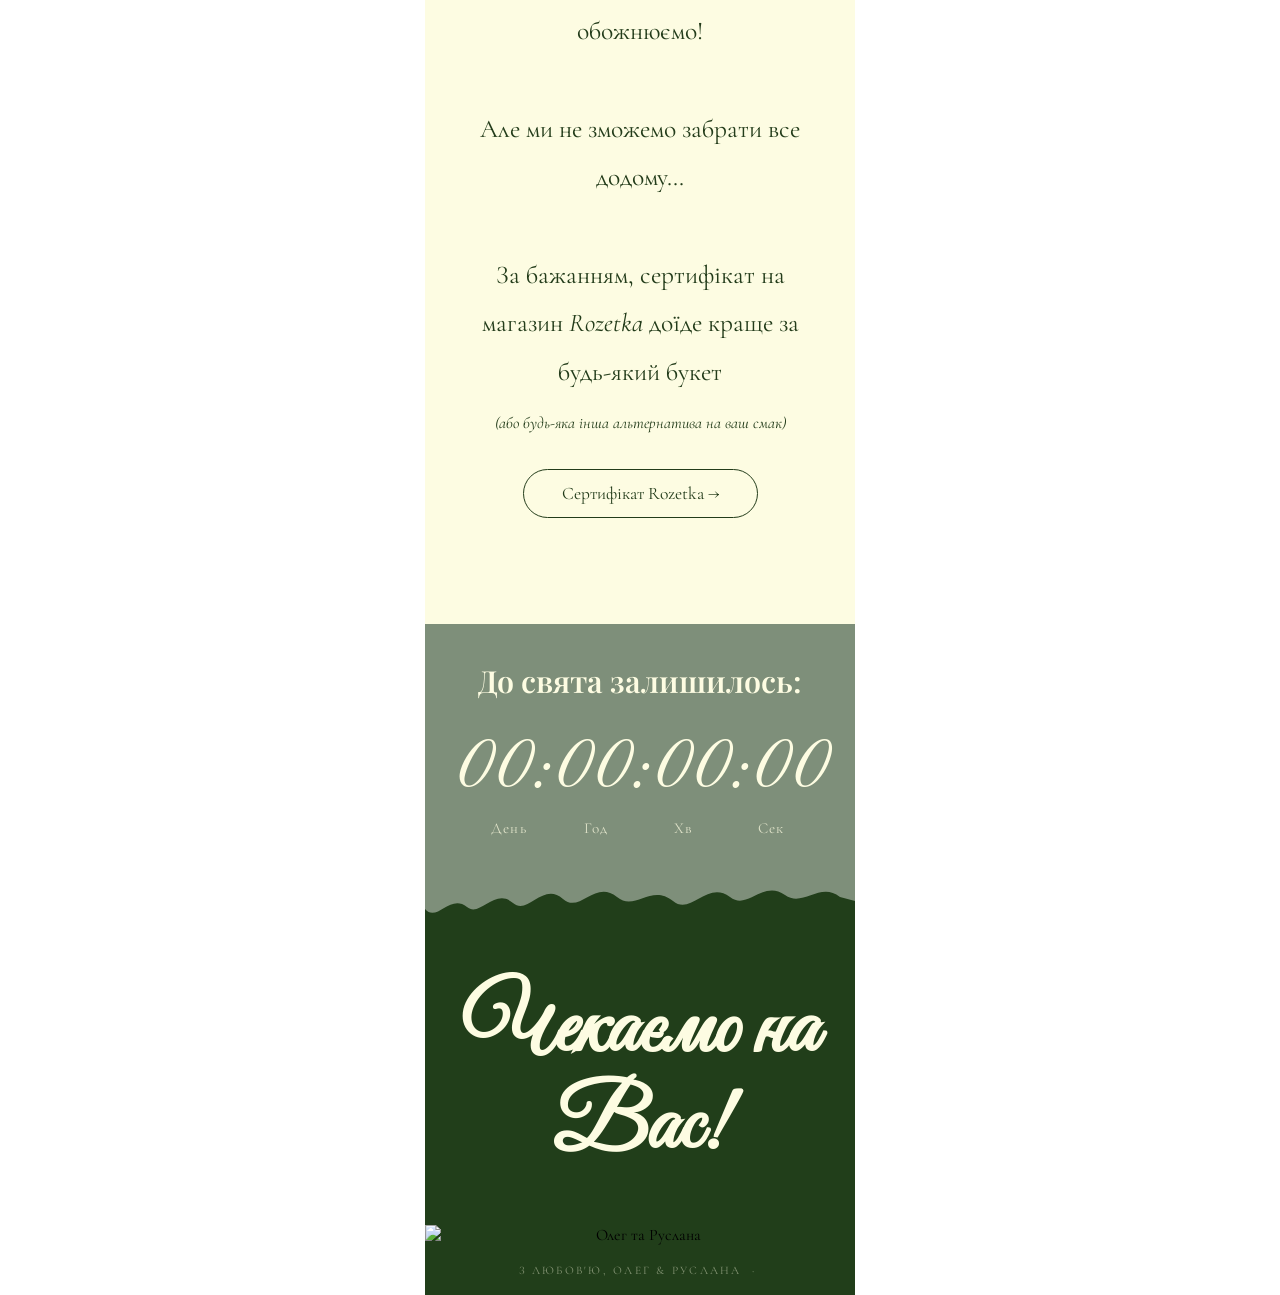
==== commit f7da9402: "#0 upd" ====
--- a/index.html
+++ b/index.html
@@ -494,7 +494,7 @@
       <!-- Venue illustration SVG -->
       <img src="photo-hall-transparent.png" alt="Ресторан Гостевія"
            style="display:block; width:100%; max-width:366px; margin:0 auto 28px;">
-      <p class="loc-name">м. Вінниця<br>Ресторан «Гостевія» (VIP зал)</p>
+      <p class="loc-name">м. Вінниця<br>Ресторан «Гостевія» (VIP зала)</p>
       <p class="body-text on-dark" style="margin-top:14px; color:rgba(253,252,226,.7); font-weight:500;">
         Субота, 5 вересня 2026
       </p>
